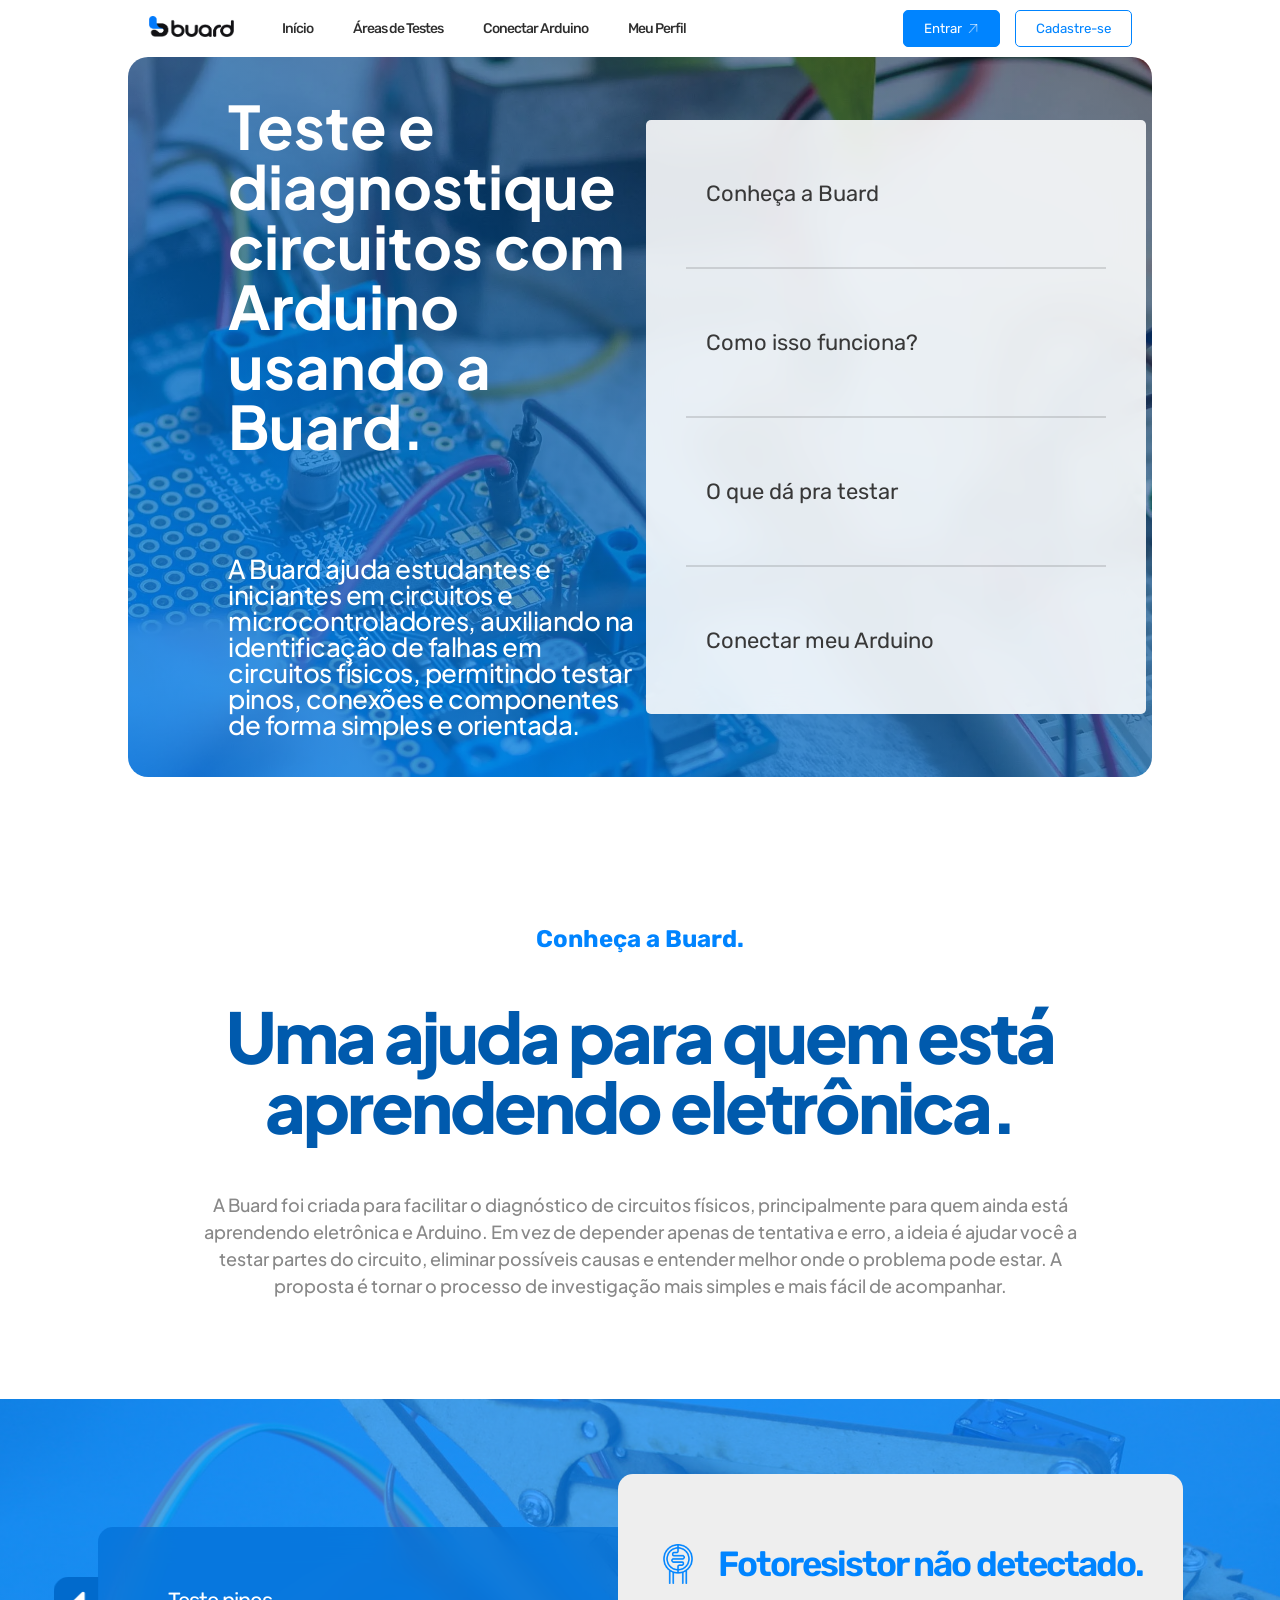
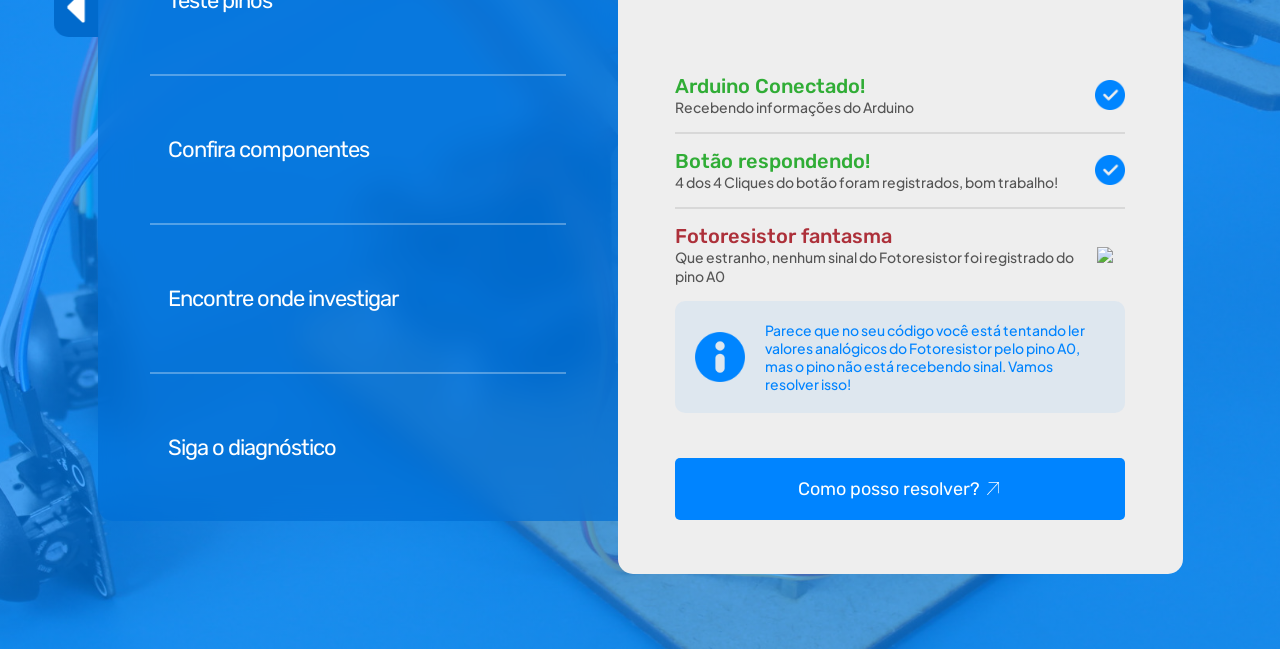
==== Index.html @ ed7034ac "Merge branch 'main' of https://github.com/Azikrs/Buard" ====
<!DOCTYPE html>
<html lang="pt-BR">
<head>
    <meta charset="UTF-8">
    <meta name="viewport" content="width=device-width, initial-scale=1.0">
    <link rel="stylesheet" href="CSS/index.css">
    <title>Buard | Página Inicial</title>
</head>
<body>
    <header class="header">
        <div class="header_conteudo">
            <div class="header_navegacao">
                <a href="#">
                    <img src="IMG/BuardLogo.png">
                </a>
                <nav>
                    <a href="#index"><span>Início</span></a>
                    <a href="#"><span>Áreas de Testes</span></a>
                    <a href="#"><span>Conectar Arduino</span></a>
                    <a href="#"><span>Meu Perfil</span></a>
                </nav>
            </div>
            
            <div class="header_entrar">
                <button class="header_entrar_login" onclick="login()"><span>Entrar</span><img src="IMG/Seta.png" width="12" style="filter: invert(1);"></button>
                <button class="header_entrar_cadastro" onclick="cadastro()"><span>Cadastre-se</span></button>
            </div>
        </div>
    </header>

    <main>
        <section class="hero">
            <div class="hero_conteudo">
                <h1>Teste e diagnostique circuitos com Arduino usando a Buard.</h1>
                <p>A Buard ajuda estudantes e iniciantes em circuitos e microcontroladores, auxiliando na identificação de falhas em circuitos físicos, permitindo testar pinos, conexões e componentes de forma simples e orientada.</p>
            </div>
            <div class="hero_menu">
                <nav>
                    <a href="#"><span>Conheça a Buard</span><img src="IMG/Seta.png" width="20"></a>
                    <hr>
                    <a href="#"><span>Como isso funciona?</span><img src="IMG/Seta.png" width="20"></a>
                    <hr>
                    <a href="#"><span>O que dá pra testar</span><img src="IMG/Seta.png" width="20"></a>
                    <hr>
                    <a href="#"><span>Conectar meu Arduino</span><img src="IMG/Seta.png" width="20"></a>
                </nav>
            </div>
        </section>

        <section class="buard">
            
            <div class="buard_titulo">
                <h1>Conheça a Buard.</h1>
                <h2>Uma ajuda para quem está aprendendo eletrônica.</h2>
                <p>A Buard foi criada para facilitar o diagnóstico de circuitos físicos, principalmente para quem ainda está aprendendo eletrônica e Arduino. Em vez de depender apenas de tentativa e erro, a ideia é ajudar você a testar partes do circuito, eliminar possíveis causas e entender melhor onde o problema pode estar. A proposta é tornar o processo de investigação mais simples e mais fácil de acompanhar.</p>
            </div>

            <div class="buard_conteudo">

                <div class="buard_container" style="display: none;">
                </div>

                <div class="buard_lista_descricao">
                    <div class="buard_lista_flecha">
                        <img src="IMG/SetaTriangulo.png">
                    </div>

                    <div class="buard_lista">

                        <nav>
                            <a><span>Teste pinos</span><img src="IMG/SetaAzul.png" width="20"></a>
                            <hr>
                            <a><span>Confira componentes</span><img src="IMG/SetaAzul.png" width="20"></a>
                            <hr>
                            <a><span>Encontre onde investigar</span><img src="IMG/SetaAzul.png" width="20"></a>
                            <hr>
                            <a><span>Siga o diagnóstico</span><img src="IMG/SetaAzul.png" width="20"></a>
                        </nav>
                    </div>

                </div>

                <div class="buard_container">
                    <div class="buard_container_titulo">
                        <img src="IMG/Fotoresistor.png">
                        <h1>Fotoresistor não detectado.</h1>
                    </div>

                    <div class="buard_container_conteudo">
                        <div class="buard_container_lista_verificado">
                            <div>
                                <p>Arduino Conectado!</p>
                                <span>Recebendo informações do Arduino</span>
                            </div>
                            <img src="IMG/Verificado.png">
                        </div>
                        <hr>
                        <div class="buard_container_lista_verificado">
                            
                           <div>
                                <p>Botão respondendo!</p>
                                <span>4 dos 4 Cliques do botão foram registrados, bom trabalho!</span>
                            </div>
                            <img src="IMG/Verificado.png">
                        </div>
                        <hr>
                        <div class="buard_container_lista_errado">
                            <div>
                                <p>Fotoresistor fantasma</p>
                                <span>Que estranho, nenhum sinal do Fotoresistor foi registrado do pino A0</span>
                            </div>
                            <img src="IMG/Errado.png">
                        </div>

                        <div class="buard_container_erro">
                            <img src="IMG/Info.png">
                            <p>Parece que no seu código você está tentando ler valores analógicos do Fotoresistor pelo pino A0, mas o pino não está recebendo sinal. Vamos resolver isso!</p>
                        </div>
                        
                        <button>
                            <span>Como posso resolver?</span>
                            <img src="IMG/Seta.png">
                        </button>
                    </div>
                </div>
            </div>
        </section>
    </main>

    <footer>
        
    </footer>
    <script src="JS/script.js"></script>
</body>
</html>
---- CSS/index.css ----
@import url('https://fonts.googleapis.com/css2?family=Rubik:ital,wght@0,300..900;1,300..900&display=swap');
@import url('https://fonts.googleapis.com/css2?family=Plus+Jakarta+Sans:ital,wght@0,200..800;1,200..800&display=swap');

* {
    font-family: "Rubik", sans-serif;
    margin: 0;
    padding: 0;
    box-sizing: border-box;
}

.header {
    position: sticky;
    top: 0;
    margin: auto;
    z-index: 1000;
    background-color: #ffffffe5;
    backdrop-filter: blur(14px);
}

.header_conteudo {
    display: flex;
    justify-content: space-around;
    align-items: center;
    max-width: 1440px;
    margin: auto;
    width: 90%;
}

.header_navegacao {
    font-size: 14px;
    align-items: center;
    display: flex;
}


.header_navegacao img {
    width: 85px;
}

.header_navegacao nav {
    width: 500px;
    margin: auto;
    display: flex;
    align-items: center;
    justify-content: center;
}

.header_navegacao nav a span {
    position: relative;
    z-index: 1;
    transition: all .3s cubic-bezier(.14,.07,.03,.98);

}

.header_navegacao nav a{
    position: relative;
    text-decoration: none;
    overflow: hidden;
    padding: 20px;
    background-color: rgba(0, 0, 0, 0);
    color: #2e2e2e;
    letter-spacing: -1px;
    font-weight: 470;
    transition: all .4s cubic-bezier(.14,.07,.03,.98);
}

.header_navegacao nav a::before {
    content: "";
    position: absolute;
    inset: 0;
    background-color: #2e2e2e;
    transform: translate(0, 58px);
    transition: all .4s cubic-bezier(.14,.07,.03,.98);
}

.header_navegacao nav a:hover::before {
    background-color: #0084ff;
    transform: translate(0, 0px);
    
}

.header_navegacao nav a:hover span{
    color: #fff;

}

.header_entrar {
    display: flex;
    gap: 15px;
}

.header_entrar button {
    letter-spacing: 0px;
    border-radius: 5px;
    cursor: pointer;
    padding: 10px 20px;
}

.header_entrar_login {
    overflow: hidden;
    display: flex;
    gap: 5px;
    align-items: center;
    color: #fff;
    background-color: #0084ff;
    border: 1px solid #0084ff;
    transition: all .2s cubic-bezier(.14,.07,.03,.98);
}

.header_entrar_login:hover {
    background-color: #004b92;
    border-color: #004b92;

}

.header_entrar_cadastro {
    border: 1px solid #0084ff;
    color: #0084ff;
    background: none;
    transition: all .2s cubic-bezier(.14,.07,.03,.98);
}

.header_entrar_cadastro:hover {
    border-color: #0084ff;
    background-color: #0084ff;
    color: #fff;
}

.hero {
    background: linear-gradient(to bottom left, #0c0c0c73, #008cffd2), url(../IMG/FundoArduino.webp);
    height: 80vh;
    width: 80vw;
    margin: auto;
    border-radius: 20px;
    background-size: cover;
    background-position: center;
    display: grid;
    grid-template-columns: repeat(2, 1fr);
}

.hero_conteudo {
    width:40vw;
    display: flex;
    align-items: center;
    margin: auto;
    flex-direction: column;
    justify-content: center;
    gap: 100px;
    padding-left: 100px;
    border-radius: 5px;
}

.hero_conteudo h1 {
    font-size: 60px;
    line-height: 1;
    color: #ffffff;
    font-family: "Plus Jakarta Sans", sans-serif;
}

.hero_conteudo p {
    font-family: "Plus Jakarta Sans", sans-serif;
    font-weight: 500;
    font-size: 26px;
    letter-spacing: -0.5px;
    line-height: 1;
    color: #ffffff;
}

.hero_menu {
    z-index: 10;
    justify-content: center;
    display: flex;
    flex-direction: column;
    gap: 30px;
}

.hero_menu nav{
    border-radius: 5px;
    background-color: #ffffffe1;
    backdrop-filter: blur(15px);
    overflow: hidden;
    display: flex;
    flex-direction: column;
    width: 500px;
    margin: auto;
    font-size: 22px;
}

.hero_menu hr {
    border: 1px solid #2e2e2e28;
    margin: auto 40px;
}

.hero_menu nav a img {
    transition: opacity .2s ease;
    opacity: 0;
    filter: invert(1);
}

.hero_menu nav a span {
    position: relative;
    z-index: 1;
    transition: all .5s cubic-bezier(.14,.07,.03,.98);
}

.hero_menu nav a {
    display: flex;
    gap: 5px;
    align-items: center;
    justify-content: flex-start;
    position: relative;
    overflow: hidden;
    font-family: "Plus Jakarta Sans", sans-serif;
    padding: 60px;
    text-decoration: none;
    color: #383838;
    transition: all .4s cubic-bezier(.14,.07,.03,.98);
}

.hero_menu nav a::before {
    content: "";
    position: absolute;
    inset: 0;
    background-color: #2e2e2e;
    transform: translate(0, 147px);
    transition: all .5s cubic-bezier(.14,.07,.03,.98);
}

.hero_menu nav a:hover::before {
    background-color: #0084ff;
    transform: translate(0, 0px);
}

.hero_menu nav a:hover span{
    color: #fff;
    padding-left: 15px;
}

.hero_menu nav a:hover img {
    opacity:1;
}

.buard {
    display: flex;
    flex-direction: column;
    gap: 100px;
}

.buard_titulo {
    background-color: #fff;
    display: flex;
    padding: 150px 0px 0px;
    gap: 50px;
    flex-direction: column;
    justify-content: center;
}

.buard_titulo h1 {
    color: #0084ff;
    font-size: 24px;
    line-height: 1;
    text-align: center;

}

.buard_titulo h2{
    color: #005aad;
    font-family: "Plus Jakarta Sans", sans-serif;
    font-size: 70px;
    line-height: 1;
    width: min(900px, 90%);
    margin: auto;
    letter-spacing: -3px;
    font-weight: 900;
    text-align: center;
}

.buard_conteudo {
    background: linear-gradient(#0084ffbb, #0084ffab), url(../IMG/Fundo.jpg);
    background-size: cover;
    background-position: center;
    padding: 75px 0px;
    justify-content: center;
    align-items: center;
    display: flex;
}

.buard_lista_descricao {
    display: flex;
}

.buard_lista {
    display: flex;
    overflow: hidden;

    background-color: #006fd6b2;
    backdrop-filter: blur(15px);
    border-radius: 15px 0px 0px 15px;
}

.buard_lista_flecha img {
    transform: rotate(90deg);
    width: 35px;
    align-self: center;
}

.buard_lista_flecha {
    display: flex;
    align-items: center;
    justify-content: center;
    position: absolute;
    transform: translate(-44.5px, 50px);
    border-radius: 15px 0px 0px 15px;
    background-color: #016acc;
    backdrop-filter: blur(15px);
    padding: 20px 5px 20px;
    cursor: pointer;
}

.buard_lista nav{
    overflow: hidden;
    display: flex;
    flex-direction: column;
    list-style: none;
}

.buard_lista nav hr {
    border: 1px solid #ffffff4d;
    width: 80%;
    margin: auto;
}

.buard_lista nav a {
    overflow: hidden;
    padding: 60px 70px;
    font-weight: 400;
    letter-spacing: -1px;
    color: #fff;
    display: flex;
    gap: 10px;
    align-items: center;
    font-size: 22px;
    width: 520px;
}
.buard_lista nav a img {
    transition: opacity .2s ease;
    z-index: 10;
    opacity: 0;
}

.buard_lista nav a span {
    position: relative;
    z-index: 1;
    transition: all .5s cubic-bezier(.14,.07,.03,.98);
}

.buard_lista nav a {
    position: relative;
    overflow: hidden;
    display: flex;
    cursor: pointer;
    transition: all .4s cubic-bezier(.14,.07,.03,.98);
}

.buard_lista nav a::before {
    overflow: hidden;
    content: "";
    position: absolute;
    inset: 0;
    background-color: #0085ff;
    transform: translate(0, 147px);
    transition: all .5s cubic-bezier(.14,.07,.03,.98);
}

.buard_lista nav a:hover::before {
    background-color: #fff;
    transform: translate(0, 0px);
}

.buard_lista nav a:hover span{
    color: #0085ff;
    padding-left: 15px;
}

.buard_lista nav a:hover img {
    opacity:1;
}
.buard_lista nav a strong {
    font-size: 28px;
    font-weight: 500;
}

.buard_descricao {
    width: 500px;
}

.buard_titulo p{
    color: #888888;
    margin: auto;
    width: 900px;
    text-align: center;
    font-size: 18px;
    line-height: 1.5;
    font-weight: 500;
    font-family: "Plus Jakarta Sans", sans-serif;
}

.buard_container {
    padding: 70px 40px 40px;
    height: 700px;
    display: flex;
    flex-direction: column;
    background-color: #eeeeee;
    border-radius: 15px;
}

.buard_container_top img {
    width: 25px;
}

.buard_container_top {
    align-items: center;
    gap: 10px;
    width: 500px;
    margin: auto;
    display: flex;
}

.buard_container_titulo {
    display: flex;
    justify-content: center;
    gap: 20px;
    text-align: center;
    align-items: center;
    padding: 0px 0px 75px;
}

.buard_container_titulo h1 {
    color: #0084ff;
    font-size: 35px;
    line-height: 1;
    letter-spacing: -2px;
    font-weight: 600;
}

.buard_container_titulo img {
    width: 40px;

}

.buard_container_conteudo {
    display: flex;
    flex-direction: column;
    gap: 15px;
    width: 450px;
    margin: auto;
}

.buard_container_conteudo hr {
    border: 1px solid #3838381f;
}

.buard_container_lista_verificado, .buard_container_lista_errado{
    display: flex;
    justify-content: space-between;
    align-items: center;
}

.buard_container_lista_verificado img, .buard_container_lista_errado img{
    width: 30px;
}

.buard_container_lista_verificado span, .buard_container_lista_errado span{
    color: #2e2e2ecc;
    font-size: 14px;
    font-weight: 500;
    font-family: "Plus Jakarta Sans", sans-serif;
}

.buard_container_lista_verificado p{
    color: #009c08cc;
    font-size: 20px;
    font-weight: 500;
}

.buard_container_lista_errado p{
    color: #9c000dcc;
    font-size: 20px;
    font-weight: 500;
}

.buard_container button {
    background-color: #0084ff;
    color: #fff;
    border-radius: 5px;
    border: none;
    padding: 20px 10px;
    font-size: 18px;
    font-weight: 400;
}

.buard_container button img{
    width: 18px;
    filter: invert(1);
}
.buard_container_erro {
    display: flex;
    align-items: center;
    background-color: #0084ff11;
    margin-bottom: 30px;
    padding: 20px;
    border-radius: 10px;
    gap: 20px;
}

.buard_container_erro img {
    width: 50px;
}

.buard_container_erro p{
    color: #0084ff;
    font-size: 14px;
    font-weight: 500;
    font-family: "Plus Jakarta Sans", sans-serif;
}
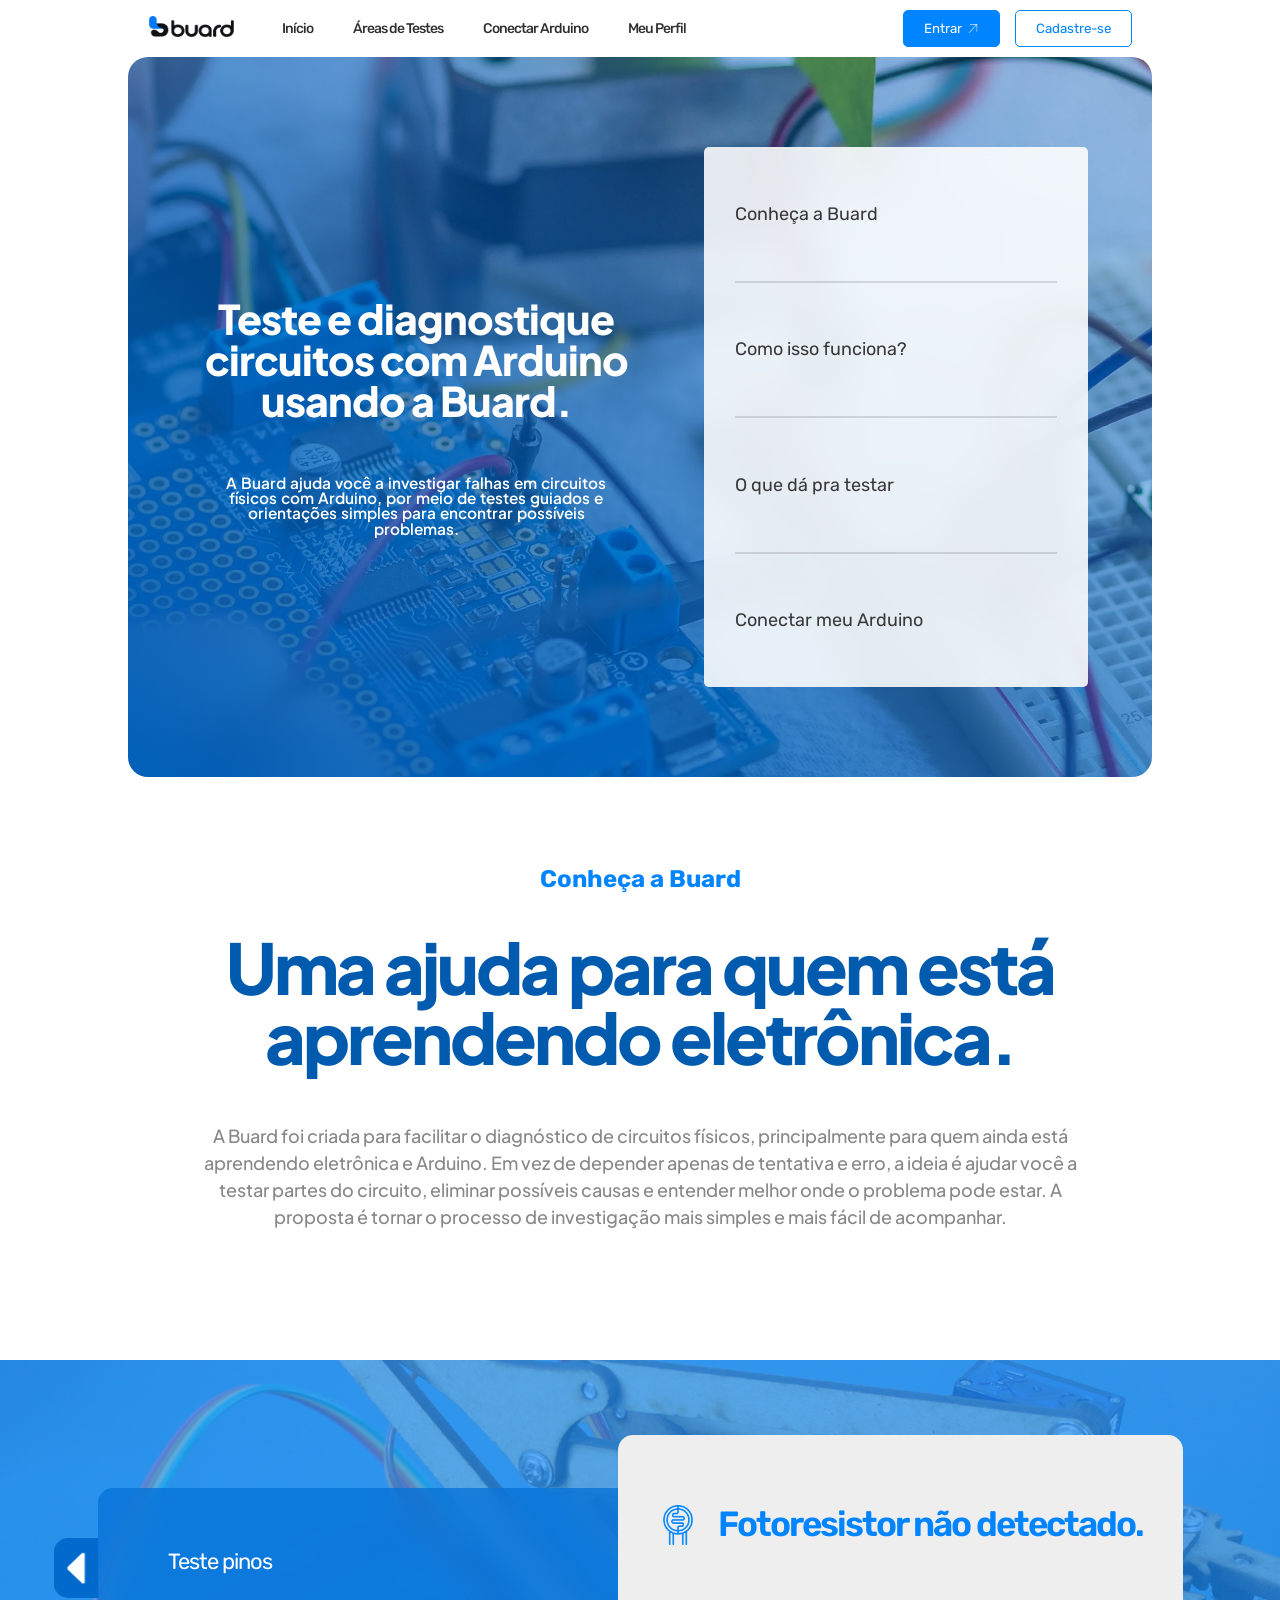
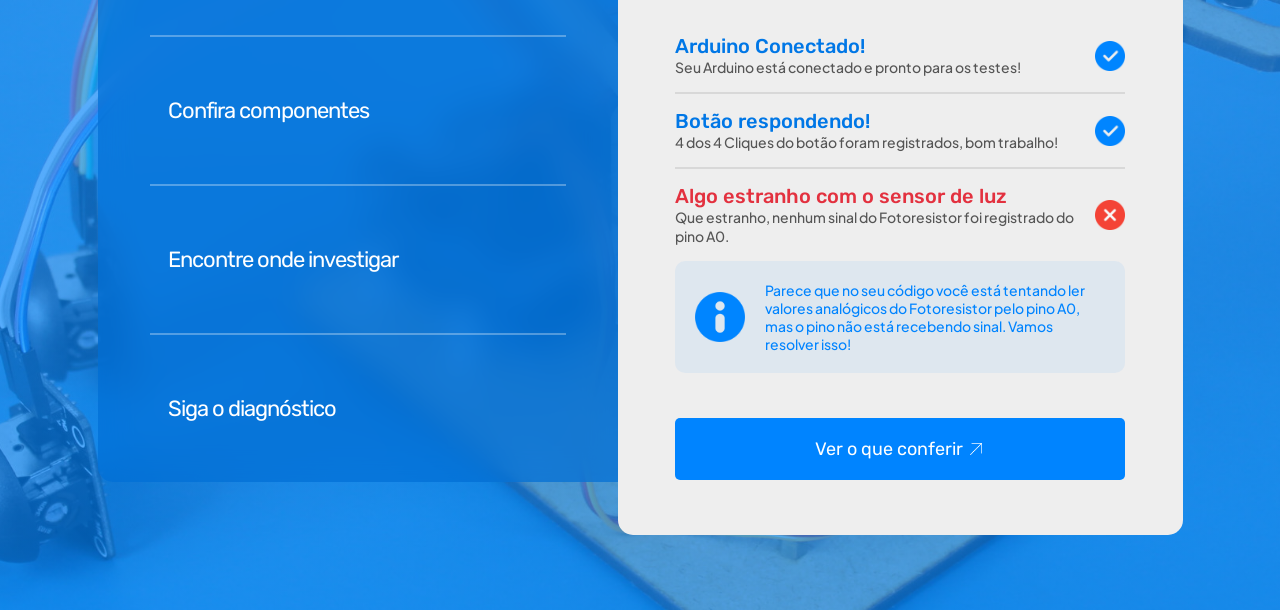
==== commit 843ce710: "Buard" ====
--- a/Index.html
+++ b/Index.html
@@ -32,17 +32,17 @@
         <section class="hero">
             <div class="hero_conteudo">
                 <h1>Teste e diagnostique circuitos com Arduino usando a Buard.</h1>
-                <p>A Buard ajuda estudantes e iniciantes em circuitos e microcontroladores, auxiliando na identificação de falhas em circuitos físicos, permitindo testar pinos, conexões e componentes de forma simples e orientada.</p>
+                <p>A Buard ajuda você a investigar falhas em circuitos físicos com Arduino, por meio de testes guiados e orientações simples para encontrar possíveis problemas.</p>
             </div>
             <div class="hero_menu">
                 <nav>
-                    <a href="#"><span>Conheça a Buard</span><img src="IMG/Seta.png" width="20"></a>
+                    <a href="#"><span>Conheça a Buard</span><img src="IMG/Seta.png"></a>
                     <hr>
-                    <a href="#"><span>Como isso funciona?</span><img src="IMG/Seta.png" width="20"></a>
+                    <a href="#"><span>Como isso funciona?</span><img src="IMG/Seta.png"></a>
                     <hr>
-                    <a href="#"><span>O que dá pra testar</span><img src="IMG/Seta.png" width="20"></a>
+                    <a href="#"><span>O que dá pra testar</span><img src="IMG/Seta.png"></a>
                     <hr>
-                    <a href="#"><span>Conectar meu Arduino</span><img src="IMG/Seta.png" width="20"></a>
+                    <a href="#"><span>Conectar meu Arduino</span><img src="IMG/Seta.png"></a>
                 </nav>
             </div>
         </section>
@@ -50,7 +50,7 @@
         <section class="buard">
             
             <div class="buard_titulo">
-                <h1>Conheça a Buard.</h1>
+                <h1>Conheça a Buard</h1>
                 <h2>Uma ajuda para quem está aprendendo eletrônica.</h2>
                 <p>A Buard foi criada para facilitar o diagnóstico de circuitos físicos, principalmente para quem ainda está aprendendo eletrônica e Arduino. Em vez de depender apenas de tentativa e erro, a ideia é ajudar você a testar partes do circuito, eliminar possíveis causas e entender melhor onde o problema pode estar. A proposta é tornar o processo de investigação mais simples e mais fácil de acompanhar.</p>
             </div>
@@ -90,7 +90,7 @@
                         <div class="buard_container_lista_verificado">
                             <div>
                                 <p>Arduino Conectado!</p>
-                                <span>Recebendo informações do Arduino</span>
+                                <span>Seu Arduino está conectado e pronto para os testes!</span>
                             </div>
                             <img src="IMG/Verificado.png">
                         </div>
@@ -106,8 +106,8 @@
                         <hr>
                         <div class="buard_container_lista_errado">
                             <div>
-                                <p>Fotoresistor fantasma</p>
-                                <span>Que estranho, nenhum sinal do Fotoresistor foi registrado do pino A0</span>
+                                <p>Algo estranho com o sensor de luz</p>
+                                <span>Que estranho, nenhum sinal do Fotoresistor foi registrado do pino A0.</span>
                             </div>
                             <img src="IMG/Errado.png">
                         </div>
@@ -118,7 +118,7 @@
                         </div>
                         
                         <button>
-                            <span>Como posso resolver?</span>
+                            <span>Ver o que conferir</span>
                             <img src="IMG/Seta.png">
                         </button>
                     </div>
--- a/CSS/index.css
+++ b/CSS/index.css
@@ -127,7 +127,7 @@
 }
 
 .hero {
-    background: linear-gradient(to bottom left, #0c0c0c73, #008cffd2), url(../IMG/FundoArduino.webp);
+    background: linear-gradient(to top right, #0060b9, #008cff36), url(../IMG/FundoArduino.webp);
     height: 80vh;
     width: 80vw;
     margin: auto;
@@ -139,29 +139,34 @@
 }
 
 .hero_conteudo {
+    text-align: center;
     width:40vw;
     display: flex;
     align-items: center;
-    margin: auto;
-    flex-direction: column;
-    justify-content: center;
-    gap: 100px;
-    padding-left: 100px;
+    gap: 6vh;
+    margin: auto;
+    flex-direction: column;
+    justify-content: center;
+    padding-left: 5vw;
     border-radius: 5px;
 }
 
 .hero_conteudo h1 {
-    font-size: 60px;
+    font-size: 3.2vw;
     line-height: 1;
+    font-weight: 1000;
+    letter-spacing: -1px;
     color: #ffffff;
     font-family: "Plus Jakarta Sans", sans-serif;
 }
 
 .hero_conteudo p {
     font-family: "Plus Jakarta Sans", sans-serif;
-    font-weight: 500;
-    font-size: 26px;
-    letter-spacing: -0.5px;
+    font-weight: 600;
+    font-size: 1.2vw;
+    padding: 0 2rem;
+    letter-spacing: 0px;
+    word-spacing: 1px;
     line-height: 1;
     color: #ffffff;
 }
@@ -181,17 +186,19 @@
     overflow: hidden;
     display: flex;
     flex-direction: column;
-    width: 500px;
-    margin: auto;
-    font-size: 22px;
+    width: 30vw;
+    max-height: 60vh;
+    margin: auto;
+    font-size: 2vh;
 }
 
 .hero_menu hr {
-    border: 1px solid #2e2e2e28;
-    margin: auto 40px;
+    border: 0.02rem solid #2e2e2e28;
+    margin: auto 2.4vw;
 }
 
 .hero_menu nav a img {
+    width: 1.3vw;
     transition: opacity .2s ease;
     opacity: 0;
     filter: invert(1);
@@ -205,13 +212,14 @@
 
 .hero_menu nav a {
     display: flex;
+    padding-left: 2.4vw;
     gap: 5px;
     align-items: center;
     justify-content: flex-start;
     position: relative;
     overflow: hidden;
     font-family: "Plus Jakarta Sans", sans-serif;
-    padding: 60px;
+    height: 20vh;
     text-decoration: none;
     color: #383838;
     transition: all .4s cubic-bezier(.14,.07,.03,.98);
@@ -222,7 +230,7 @@
     position: absolute;
     inset: 0;
     background-color: #2e2e2e;
-    transform: translate(0, 147px);
+    transform: translate(0, 15vh);
     transition: all .5s cubic-bezier(.14,.07,.03,.98);
 }
 
@@ -233,7 +241,7 @@
 
 .hero_menu nav a:hover span{
     color: #fff;
-    padding-left: 15px;
+    padding-left: 1vw;
 }
 
 .hero_menu nav a:hover img {
@@ -249,7 +257,7 @@
 .buard_titulo {
     background-color: #fff;
     display: flex;
-    padding: 150px 0px 0px;
+    padding: 100px 0px 30px;
     gap: 50px;
     flex-direction: column;
     justify-content: center;
@@ -258,7 +266,7 @@
 .buard_titulo h1 {
     color: #0084ff;
     font-size: 24px;
-    line-height: 1;
+    line-height: 0.2;
     text-align: center;
 
 }
@@ -276,7 +284,7 @@
 }
 
 .buard_conteudo {
-    background: linear-gradient(#0084ffbb, #0084ffab), url(../IMG/Fundo.jpg);
+    background: linear-gradient(#1d8ef8bb, #0084ffab), url(../IMG/Fundo.jpg);
     background-size: cover;
     background-position: center;
     padding: 75px 0px;
@@ -292,7 +300,6 @@
 .buard_lista {
     display: flex;
     overflow: hidden;
-
     background-color: #006fd6b2;
     backdrop-filter: blur(15px);
     border-radius: 15px 0px 0px 15px;
@@ -478,13 +485,13 @@
 }
 
 .buard_container_lista_verificado p{
-    color: #009c08cc;
+    color: #0077e6;
     font-size: 20px;
     font-weight: 500;
 }
 
 .buard_container_lista_errado p{
-    color: #9c000dcc;
+    color: #e00113cc;
     font-size: 20px;
     font-weight: 500;
 }
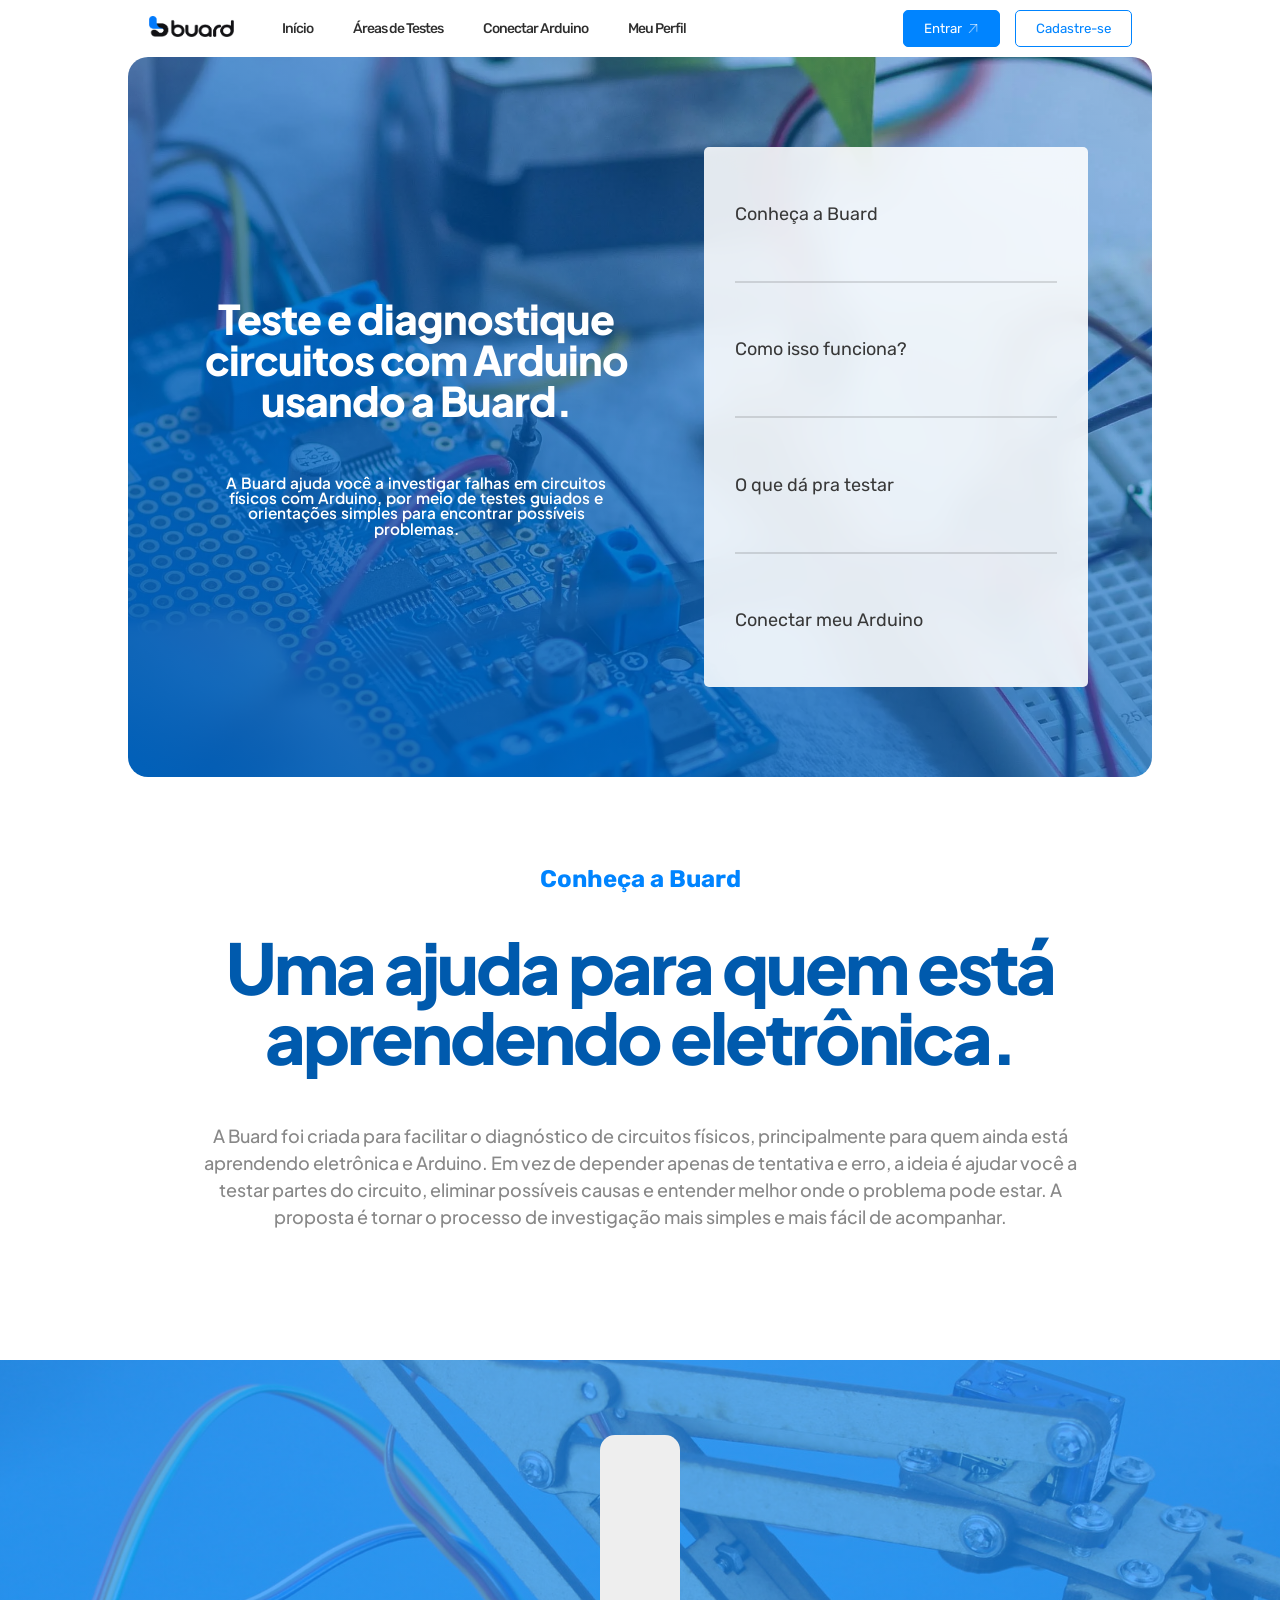
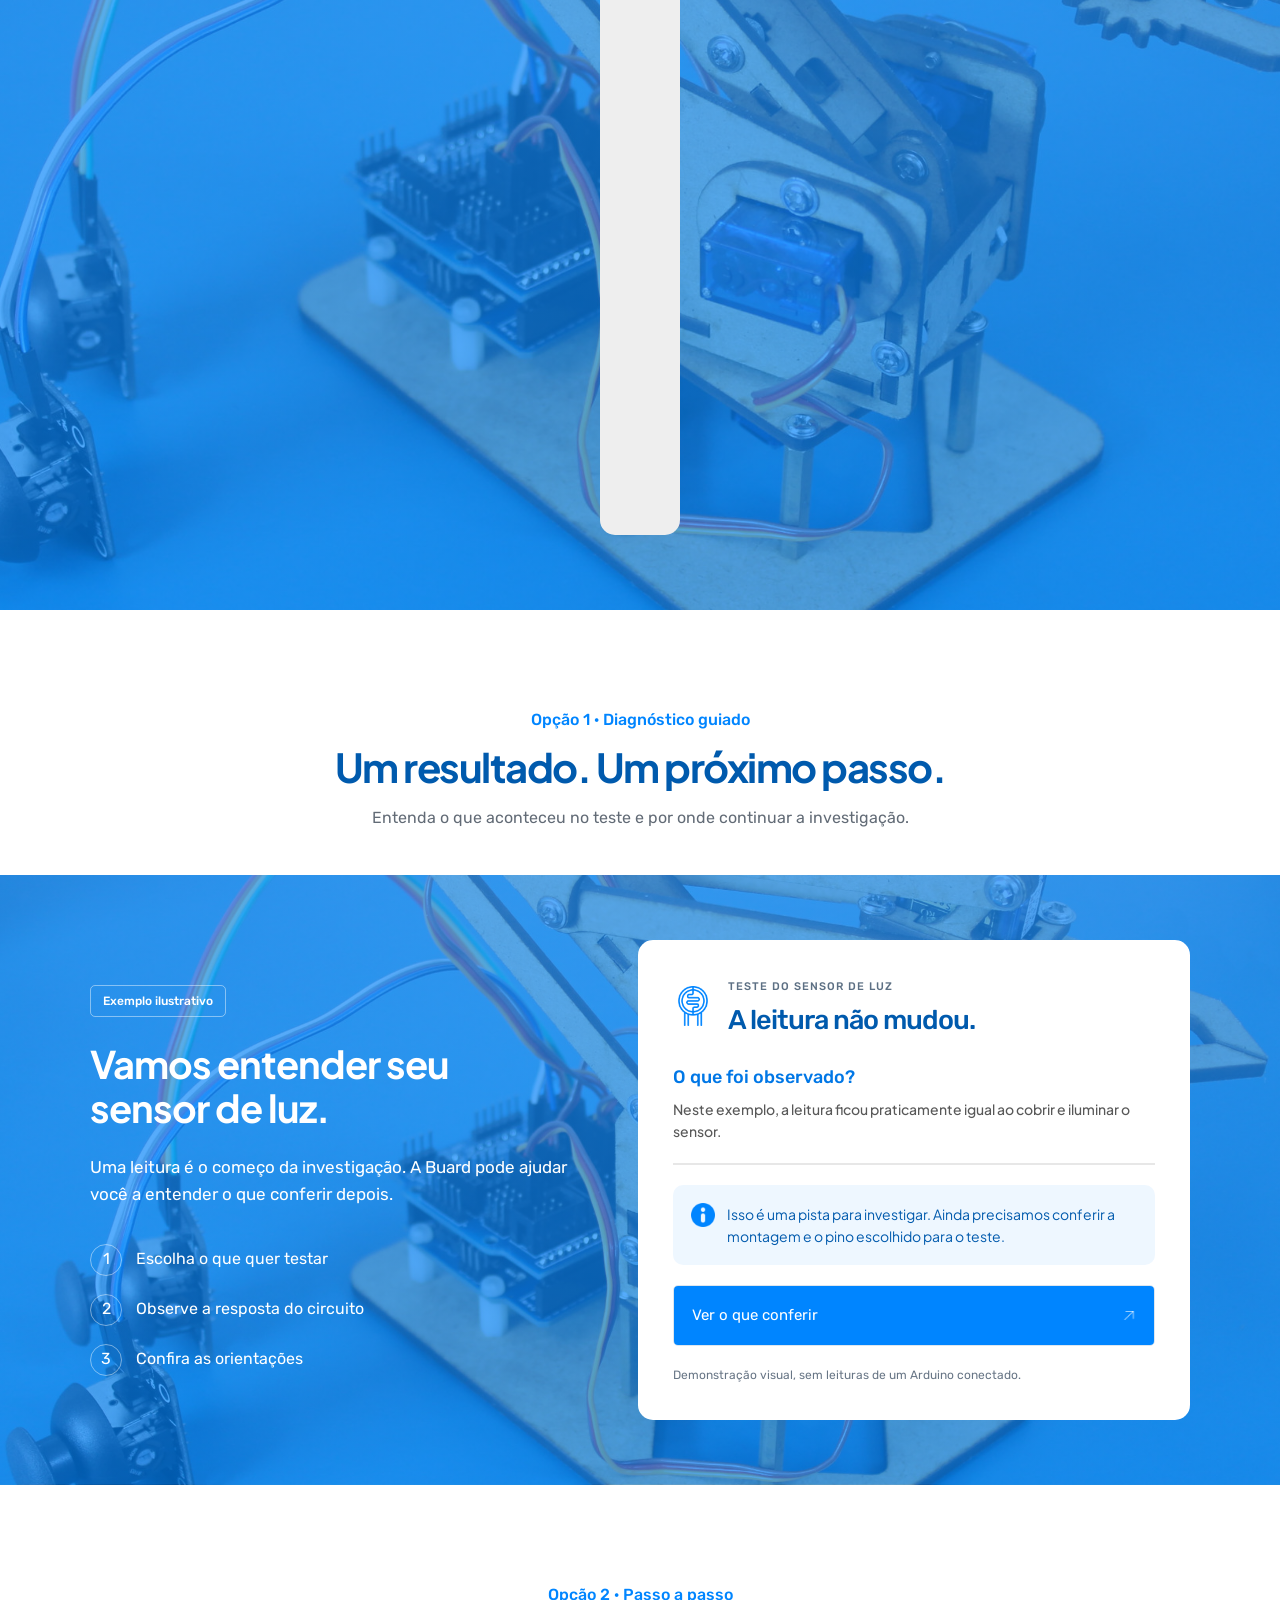
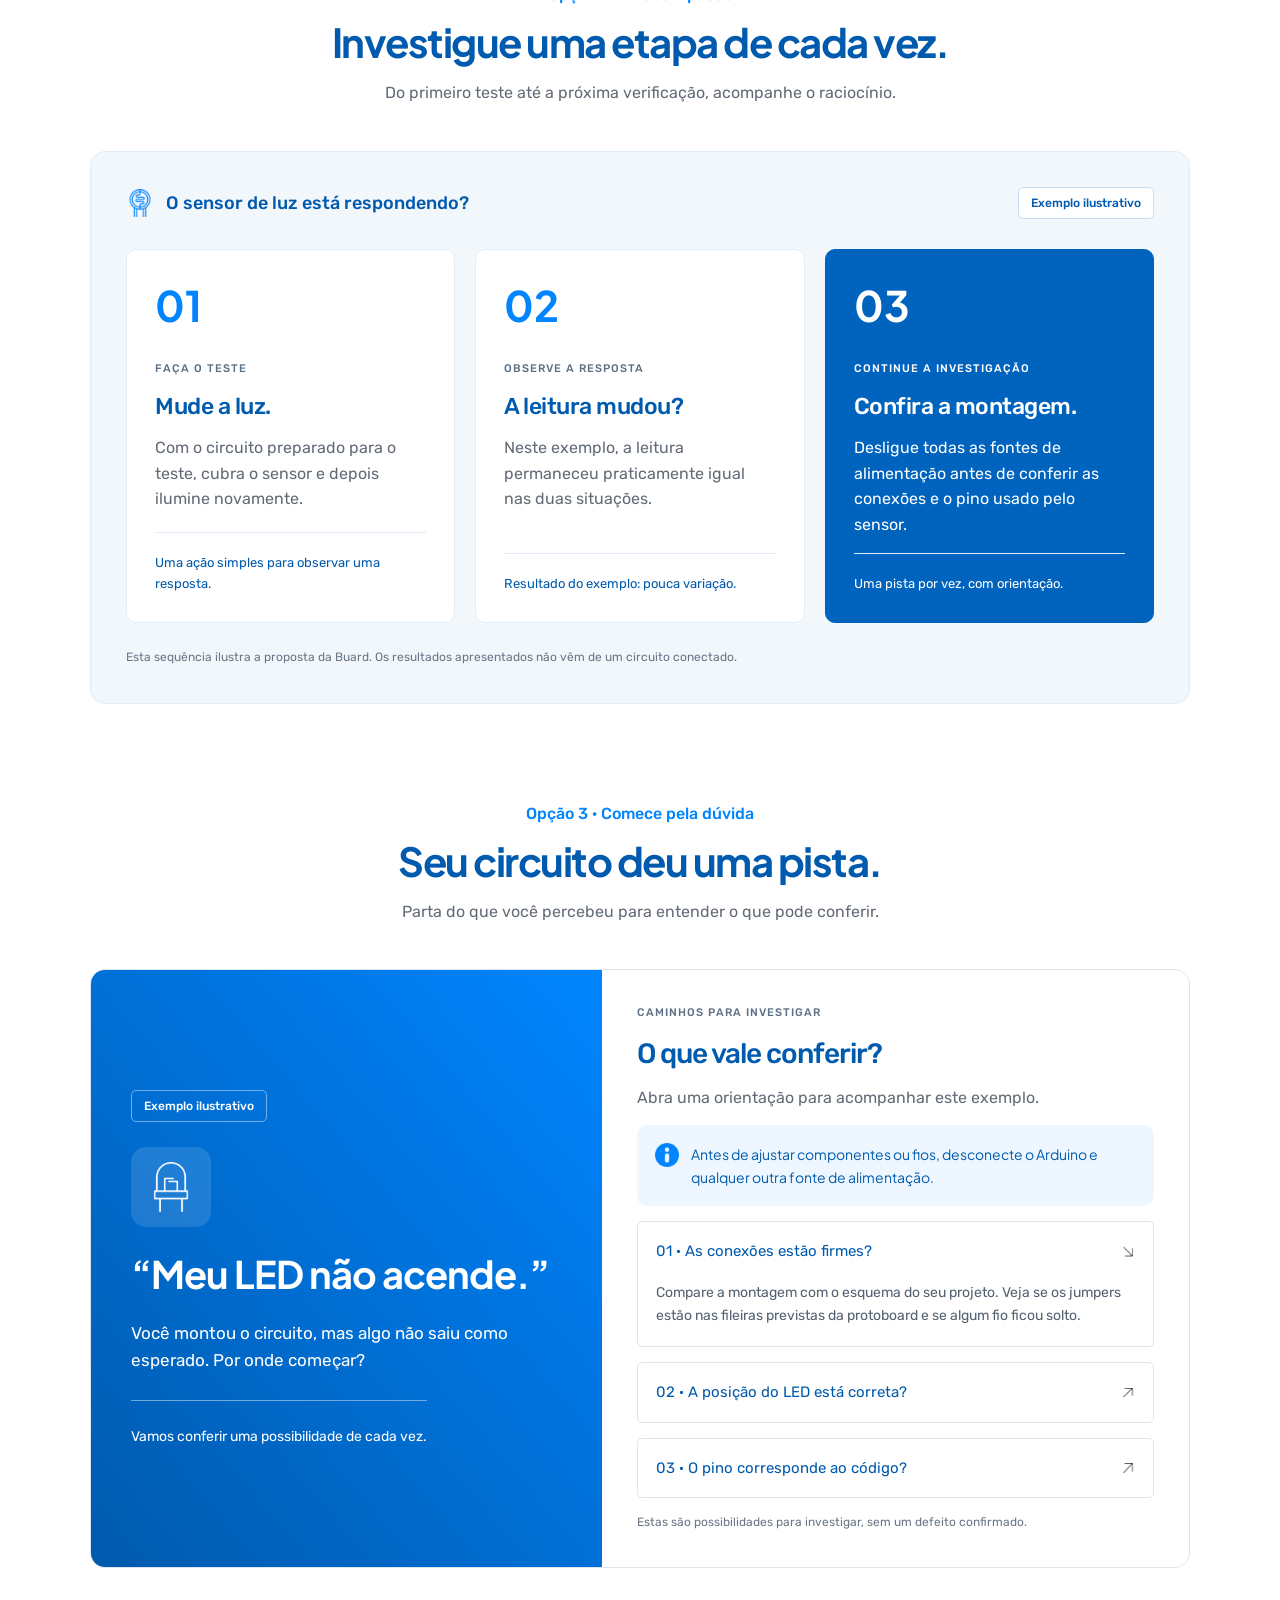
==== commit f9ba7979: "Buard" ====
--- a/Index.html
+++ b/Index.html
@@ -57,71 +57,158 @@
 
             <div class="buard_conteudo">
 
-                <div class="buard_container" style="display: none;">
-                </div>
-
                 <div class="buard_lista_descricao">
-                    <div class="buard_lista_flecha">
-                        <img src="IMG/SetaTriangulo.png">
-                    </div>
-
-                    <div class="buard_lista">
-
-                        <nav>
-                            <a><span>Teste pinos</span><img src="IMG/SetaAzul.png" width="20"></a>
-                            <hr>
-                            <a><span>Confira componentes</span><img src="IMG/SetaAzul.png" width="20"></a>
-                            <hr>
-                            <a><span>Encontre onde investigar</span><img src="IMG/SetaAzul.png" width="20"></a>
-                            <hr>
-                            <a><span>Siga o diagnóstico</span><img src="IMG/SetaAzul.png" width="20"></a>
-                        </nav>
-                    </div>
 
                 </div>
 
                 <div class="buard_container">
+                    
+                </div>
+            </div>
+        </section>
+        
+        <!-- Opção 1: painel de diagnóstico, próximo da estrutura original. -->
+        <section class="exemplo exemplo_diagnostico" id="exemplo-1">
+            <div class="exemplo_titulo">
+                <span>Opção 1 · Diagnóstico guiado</span>
+                <h2>Um resultado. Um próximo passo.</h2>
+                <p>Entenda o que aconteceu no teste e por onde continuar a investigação.</p>
+            </div>
+
+            <div class="buard_conteudo exemplo_conteudo">
+                <div class="exemplo_descricao">
+                    <span class="exemplo_etiqueta">Exemplo ilustrativo</span>
+                    <h3>Vamos entender seu sensor de luz.</h3>
+                    <p>Uma leitura é o começo da investigação. A Buard pode ajudar você a entender o que conferir depois.</p>
+
+                    <ol class="exemplo_lista">
+                        <li><span>1</span>Escolha o que quer testar</li>
+                        <li><span>2</span>Observe a resposta do circuito</li>
+                        <li><span>3</span>Confira as orientações</li>
+                    </ol>
+                </div>
+
+                <div class="buard_container exemplo_painel">
                     <div class="buard_container_titulo">
-                        <img src="IMG/Fotoresistor.png">
-                        <h1>Fotoresistor não detectado.</h1>
+                        <img src="IMG/Fotoresistor.png" alt="">
+                        <div>
+                            <span class="exemplo_legenda">TESTE DO SENSOR DE LUZ</span>
+                            <h3>A leitura não mudou.</h3>
+                        </div>
                     </div>
 
                     <div class="buard_container_conteudo">
                         <div class="buard_container_lista_verificado">
                             <div>
-                                <p>Arduino Conectado!</p>
-                                <span>Seu Arduino está conectado e pronto para os testes!</span>
+                                <p>O que foi observado?</p>
+                                <span>Neste exemplo, a leitura ficou praticamente igual ao cobrir e iluminar o sensor.</span>
                             </div>
-                            <img src="IMG/Verificado.png">
                         </div>
                         <hr>
-                        <div class="buard_container_lista_verificado">
-                            
-                           <div>
-                                <p>Botão respondendo!</p>
-                                <span>4 dos 4 Cliques do botão foram registrados, bom trabalho!</span>
+                        <div class="buard_container_erro">
+                            <img src="IMG/Info.png" alt="">
+                            <p>Isso é uma pista para investigar. Ainda precisamos conferir a montagem e o pino escolhido para o teste.</p>
+                        </div>
+
+                        <details class="exemplo_detalhes exemplo_detalhes_azul">
+                            <summary>Ver o que conferir<img src="IMG/Seta.png" alt=""></summary>
+                            <div class="exemplo_resposta">
+                                <p>Antes de mexer na montagem, desconecte o Arduino e qualquer outra fonte de alimentação.</p>
+                                <p>Confira se os jumpers estão firmes e se a ligação do sensor corresponde ao esquema do seu circuito. Depois, compare o pino da montagem com o escolhido para a leitura.</p>
                             </div>
-                            <img src="IMG/Verificado.png">
-                        </div>
-                        <hr>
-                        <div class="buard_container_lista_errado">
-                            <div>
-                                <p>Algo estranho com o sensor de luz</p>
-                                <span>Que estranho, nenhum sinal do Fotoresistor foi registrado do pino A0.</span>
-                            </div>
-                            <img src="IMG/Errado.png">
-                        </div>
-
-                        <div class="buard_container_erro">
-                            <img src="IMG/Info.png">
-                            <p>Parece que no seu código você está tentando ler valores analógicos do Fotoresistor pelo pino A0, mas o pino não está recebendo sinal. Vamos resolver isso!</p>
-                        </div>
-                        
-                        <button>
-                            <span>Ver o que conferir</span>
-                            <img src="IMG/Seta.png">
-                        </button>
-                    </div>
+                        </details>
+                        <p class="exemplo_nota">Demonstração visual, sem leituras de um Arduino conectado.</p>
+                    </div>
+                </div>
+            </div>
+        </section>
+
+        <!-- Opção 2: o mesmo exemplo apresentado em três etapas. -->
+        <section class="exemplo exemplo_etapas" id="exemplo-2">
+            <div class="exemplo_titulo">
+                <span>Opção 2 · Passo a passo</span>
+                <h2>Investigue uma etapa de cada vez.</h2>
+                <p>Do primeiro teste até a próxima verificação, acompanhe o raciocínio.</p>
+            </div>
+
+            <div class="exemplo_etapas_conteudo">
+                <div class="exemplo_etapas_topo">
+                    <div><img src="IMG/Fotoresistor.png" alt=""><h3>O sensor de luz está respondendo?</h3></div>
+                    <span class="exemplo_etiqueta">Exemplo ilustrativo</span>
+                </div>
+
+                <div class="exemplo_passos">
+                    <div class="exemplo_passo">
+                        <span class="exemplo_numero">01</span>
+                        <span class="exemplo_legenda">FAÇA O TESTE</span>
+                        <h3>Mude a luz.</h3>
+                        <p>Com o circuito preparado para o teste, cubra o sensor e depois ilumine novamente.</p>
+                        <div class="exemplo_passo_destaque">Uma ação simples para observar uma resposta.</div>
+                    </div>
+
+                    <div class="exemplo_passo">
+                        <span class="exemplo_numero">02</span>
+                        <span class="exemplo_legenda">OBSERVE A RESPOSTA</span>
+                        <h3>A leitura mudou?</h3>
+                        <p>Neste exemplo, a leitura permaneceu praticamente igual nas duas situações.</p>
+                        <div class="exemplo_passo_destaque">Resultado do exemplo: pouca variação.</div>
+                    </div>
+
+                    <div class="exemplo_passo exemplo_passo_azul">
+                        <span class="exemplo_numero">03</span>
+                        <span class="exemplo_legenda">CONTINUE A INVESTIGAÇÃO</span>
+                        <h3>Confira a montagem.</h3>
+                        <p>Desligue todas as fontes de alimentação antes de conferir as conexões e o pino usado pelo sensor.</p>
+                        <div class="exemplo_passo_destaque">Uma pista por vez, com orientação.</div>
+                    </div>
+                </div>
+
+                <p class="exemplo_nota">Esta sequência ilustra a proposta da Buard. Os resultados apresentados não vêm de um circuito conectado.</p>
+            </div>
+        </section>
+
+        <!-- Opção 3: partir de uma dúvida comum e abrir as orientações. -->
+        <section class="exemplo exemplo_duvida" id="exemplo-3">
+            <div class="exemplo_titulo">
+                <span>Opção 3 · Comece pela dúvida</span>
+                <h2>Seu circuito deu uma pista.</h2>
+                <p>Parta do que você percebeu para entender o que pode conferir.</p>
+            </div>
+
+            <div class="exemplo_duvida_conteudo">
+                <div class="exemplo_descricao">
+                    <span class="exemplo_etiqueta">Exemplo ilustrativo</span>
+                    <div class="exemplo_componente"><img src="IMG/Led.png" alt=""></div>
+                    <h3>“Meu LED não acende.”</h3>
+                    <p>Você montou o circuito, mas algo não saiu como esperado. Por onde começar?</p>
+                    <span class="exemplo_duvida_rodape">Vamos conferir uma possibilidade de cada vez.</span>
+                </div>
+
+                <div class="exemplo_perguntas">
+                    <span class="exemplo_legenda">CAMINHOS PARA INVESTIGAR</span>
+                    <h3>O que vale conferir?</h3>
+                    <p>Abra uma orientação para acompanhar este exemplo.</p>
+                    <div class="buard_container_erro">
+                        <img src="IMG/Info.png" alt="">
+                        <p>Antes de ajustar componentes ou fios, desconecte o Arduino e qualquer outra fonte de alimentação.</p>
+                    </div>
+
+                    <details class="exemplo_detalhes" open>
+                        <summary><span>01 · As conexões estão firmes?</span><img src="IMG/Seta.png" alt=""></summary>
+                        <div class="exemplo_resposta"><p>Compare a montagem com o esquema do seu projeto. Veja se os jumpers estão nas fileiras previstas da protoboard e se algum fio ficou solto.</p></div>
+                    </details>
+
+                    <details class="exemplo_detalhes">
+                        <summary><span>02 · A posição do LED está correta?</span><img src="IMG/Seta.png" alt=""></summary>
+                        <div class="exemplo_resposta"><p>Confira a indicação de anodo e catodo do componente e compare com o esquema. Verifique também o resistor previsto no projeto antes de religar.</p></div>
+                    </details>
+
+                    <details class="exemplo_detalhes">
+                        <summary><span>03 · O pino corresponde ao código?</span><img src="IMG/Seta.png" alt=""></summary>
+                        <div class="exemplo_resposta"><p>Compare o número do pino usado na montagem com o definido no seu programa. Essa conferência é feita por você; este exemplo não analisa o código do Arduino.</p></div>
+                    </details>
+
+                    <p class="exemplo_nota">Estas são possibilidades para investigar, sem um defeito confirmado.</p>
                 </div>
             </div>
         </section>
@@ -132,4 +219,4 @@
     </footer>
     <script src="JS/script.js"></script>
 </body>
-</html>+</html>
--- a/CSS/index.css
+++ b/CSS/index.css
@@ -297,110 +297,6 @@
     display: flex;
 }
 
-.buard_lista {
-    display: flex;
-    overflow: hidden;
-    background-color: #006fd6b2;
-    backdrop-filter: blur(15px);
-    border-radius: 15px 0px 0px 15px;
-}
-
-.buard_lista_flecha img {
-    transform: rotate(90deg);
-    width: 35px;
-    align-self: center;
-}
-
-.buard_lista_flecha {
-    display: flex;
-    align-items: center;
-    justify-content: center;
-    position: absolute;
-    transform: translate(-44.5px, 50px);
-    border-radius: 15px 0px 0px 15px;
-    background-color: #016acc;
-    backdrop-filter: blur(15px);
-    padding: 20px 5px 20px;
-    cursor: pointer;
-}
-
-.buard_lista nav{
-    overflow: hidden;
-    display: flex;
-    flex-direction: column;
-    list-style: none;
-}
-
-.buard_lista nav hr {
-    border: 1px solid #ffffff4d;
-    width: 80%;
-    margin: auto;
-}
-
-.buard_lista nav a {
-    overflow: hidden;
-    padding: 60px 70px;
-    font-weight: 400;
-    letter-spacing: -1px;
-    color: #fff;
-    display: flex;
-    gap: 10px;
-    align-items: center;
-    font-size: 22px;
-    width: 520px;
-}
-.buard_lista nav a img {
-    transition: opacity .2s ease;
-    z-index: 10;
-    opacity: 0;
-}
-
-.buard_lista nav a span {
-    position: relative;
-    z-index: 1;
-    transition: all .5s cubic-bezier(.14,.07,.03,.98);
-}
-
-.buard_lista nav a {
-    position: relative;
-    overflow: hidden;
-    display: flex;
-    cursor: pointer;
-    transition: all .4s cubic-bezier(.14,.07,.03,.98);
-}
-
-.buard_lista nav a::before {
-    overflow: hidden;
-    content: "";
-    position: absolute;
-    inset: 0;
-    background-color: #0085ff;
-    transform: translate(0, 147px);
-    transition: all .5s cubic-bezier(.14,.07,.03,.98);
-}
-
-.buard_lista nav a:hover::before {
-    background-color: #fff;
-    transform: translate(0, 0px);
-}
-
-.buard_lista nav a:hover span{
-    color: #0085ff;
-    padding-left: 15px;
-}
-
-.buard_lista nav a:hover img {
-    opacity:1;
-}
-.buard_lista nav a strong {
-    font-size: 28px;
-    font-weight: 500;
-}
-
-.buard_descricao {
-    width: 500px;
-}
-
 .buard_titulo p{
     color: #888888;
     margin: auto;
@@ -421,18 +317,6 @@
     border-radius: 15px;
 }
 
-.buard_container_top img {
-    width: 25px;
-}
-
-.buard_container_top {
-    align-items: center;
-    gap: 10px;
-    width: 500px;
-    margin: auto;
-    display: flex;
-}
-
 .buard_container_titulo {
     display: flex;
     justify-content: center;
@@ -442,14 +326,6 @@
     padding: 0px 0px 75px;
 }
 
-.buard_container_titulo h1 {
-    color: #0084ff;
-    font-size: 35px;
-    line-height: 1;
-    letter-spacing: -2px;
-    font-weight: 600;
-}
-
 .buard_container_titulo img {
     width: 40px;
 
@@ -467,17 +343,13 @@
     border: 1px solid #3838381f;
 }
 
-.buard_container_lista_verificado, .buard_container_lista_errado{
+.buard_container_lista_verificado {
     display: flex;
     justify-content: space-between;
     align-items: center;
 }
 
-.buard_container_lista_verificado img, .buard_container_lista_errado img{
-    width: 30px;
-}
-
-.buard_container_lista_verificado span, .buard_container_lista_errado span{
+.buard_container_lista_verificado span {
     color: #2e2e2ecc;
     font-size: 14px;
     font-weight: 500;
@@ -490,26 +362,6 @@
     font-weight: 500;
 }
 
-.buard_container_lista_errado p{
-    color: #e00113cc;
-    font-size: 20px;
-    font-weight: 500;
-}
-
-.buard_container button {
-    background-color: #0084ff;
-    color: #fff;
-    border-radius: 5px;
-    border: none;
-    padding: 20px 10px;
-    font-size: 18px;
-    font-weight: 400;
-}
-
-.buard_container button img{
-    width: 18px;
-    filter: invert(1);
-}
 .buard_container_erro {
     display: flex;
     align-items: center;
@@ -530,3 +382,432 @@
     font-weight: 500;
     font-family: "Plus Jakarta Sans", sans-serif;
 }
+
+/* Estilos dos exemplos de diagnóstico. */
+.exemplo {
+    padding-top: 100px;
+    scroll-margin-top: 90px;
+}
+
+.exemplo_titulo {
+    width: min(850px, 90%);
+    margin: 0 auto 45px;
+    text-align: center;
+    display: flex;
+    flex-direction: column;
+    gap: 15px;
+}
+
+.exemplo_titulo > span {
+    color: #0085ff;
+    font-size: 16px;
+    font-weight: 500;
+}
+
+.exemplo_titulo h2 {
+    color: #005aad;
+    font-family: "Plus Jakarta Sans", sans-serif;
+    font-size: 40px;
+    line-height: 1.15;
+    letter-spacing: -1.5px;
+}
+
+.exemplo_titulo p, .exemplo_passo p, .exemplo_perguntas > p {
+    color: #626b76;
+    font-size: 16px;
+    line-height: 1.6;
+}
+
+.exemplo_conteudo {
+    gap: 65px;
+    padding: 65px max(5%, calc((100% - 1100px) / 2));
+}
+
+.exemplo_descricao {
+    flex: 1;
+    min-width: 0;
+    display: flex;
+    flex-direction: column;
+    align-items: flex-start;
+    gap: 25px;
+    color: #fff;
+}
+
+.exemplo_etiqueta {
+    display: inline-block;
+    padding: 8px 12px;
+    border: 1px solid #ffffff70;
+    border-radius: 5px;
+    font-size: 12px;
+    font-weight: 500;
+}
+
+.exemplo_descricao h3 {
+    font-family: "Plus Jakarta Sans", sans-serif;
+    font-size: 38px;
+    line-height: 1.15;
+    letter-spacing: -1px;
+}
+
+.exemplo_descricao > p {
+    font-size: 17px;
+    line-height: 1.6;
+}
+
+.exemplo_lista {
+    list-style: none;
+    display: flex;
+    flex-direction: column;
+    gap: 18px;
+    margin-top: 10px;
+}
+
+.exemplo_lista li {
+    display: flex;
+    align-items: center;
+    gap: 14px;
+    line-height: 1.4;
+}
+
+.exemplo_lista li span {
+    display: flex;
+    align-items: center;
+    justify-content: center;
+    width: 32px;
+    height: 32px;
+    flex-shrink: 0;
+    border: 1px solid #ffffff70;
+    border-radius: 50%;
+}
+
+.exemplo_painel {
+    flex: 1;
+    min-width: 0;
+    height: auto;
+    padding: 35px;
+    background-color: #fff;
+}
+
+.exemplo_painel .buard_container_titulo {
+    justify-content: flex-start;
+    text-align: left;
+    gap: 15px;
+    padding-bottom: 30px;
+}
+
+.exemplo_painel .buard_container_titulo h3 {
+    color: #005aad;
+    font-size: 27px;
+    font-weight: 500;
+    letter-spacing: -1px;
+    margin-top: 8px;
+}
+
+.exemplo_legenda {
+    color: #5d7084;
+    font-size: 11px;
+    font-weight: 500;
+    letter-spacing: 1px;
+    line-height: 1.5;
+}
+
+.exemplo_painel .buard_container_conteudo {
+    width: 100%;
+    gap: 20px;
+}
+
+.exemplo_painel .buard_container_lista_verificado p {
+    font-size: 18px;
+    margin-bottom: 10px;
+}
+
+.exemplo_painel .buard_container_lista_verificado span {
+    display: block;
+    line-height: 1.6;
+}
+
+.exemplo .buard_container_erro {
+    margin-bottom: 0;
+    padding: 18px;
+    gap: 12px;
+    align-items: flex-start;
+}
+
+.exemplo .buard_container_erro img {
+    width: 24px;
+}
+
+.exemplo .buard_container_erro p {
+    color: #005aad;
+    line-height: 1.6;
+    font-weight: 400;
+}
+
+.exemplo_detalhes {
+    border: 1px solid #dce6ef;
+    border-radius: 5px;
+    overflow: hidden;
+    background-color: #fff;
+}
+
+.exemplo_detalhes summary {
+    padding: 18px;
+    display: flex;
+    align-items: center;
+    justify-content: space-between;
+    gap: 15px;
+    cursor: pointer;
+    list-style: none;
+    color: #005aad;
+    font-size: 15px;
+    line-height: 1.5;
+}
+
+.exemplo_detalhes summary::-webkit-details-marker {
+    display: none;
+}
+
+.exemplo_detalhes summary img {
+    width: 14px;
+    flex-shrink: 0;
+}
+
+.exemplo_detalhes[open] summary img {
+    transform: rotate(90deg);
+}
+
+.exemplo_detalhes summary:hover {
+    background-color: #edf6ff;
+}
+
+.exemplo_detalhes summary:focus-visible {
+    outline: 2px solid #005aad;
+    outline-offset: -4px;
+}
+
+.exemplo_detalhes_azul summary {
+    background-color: #0085ff;
+    color: #fff;
+}
+
+.exemplo_detalhes_azul summary:hover {
+    background-color: #0066c5;
+}
+
+.exemplo_detalhes_azul summary:focus-visible {
+    outline-color: #fff;
+}
+
+.exemplo_detalhes_azul summary img {
+    filter: invert(1);
+}
+
+.exemplo_resposta {
+    padding: 0 18px 18px;
+    color: #536171;
+    font-size: 14px;
+    line-height: 1.7;
+}
+
+.exemplo_detalhes_azul .exemplo_resposta {
+    padding-top: 18px;
+}
+
+.exemplo_resposta p + p {
+    margin-top: 12px;
+}
+
+.exemplo .exemplo_nota {
+    color: #687686;
+    font-size: 12px;
+    line-height: 1.6;
+}
+
+/* Opção 2: cartões lado a lado. */
+.exemplo_etapas_conteudo {
+    width: min(1100px, 90%);
+    margin: auto;
+    padding: 35px;
+    background-color: #f2f7fc;
+    border: 1px solid #e1edf8;
+    border-radius: 15px;
+}
+
+.exemplo_etapas_topo, .exemplo_etapas_topo > div {
+    display: flex;
+    align-items: center;
+    gap: 12px;
+}
+
+.exemplo_etapas_topo {
+    justify-content: space-between;
+    flex-wrap: wrap;
+    gap: 20px;
+    margin-bottom: 30px;
+}
+
+.exemplo_etapas_topo img {
+    width: 28px;
+}
+
+.exemplo_etapas_topo h3 {
+    color: #005aad;
+    font-size: 18px;
+    font-weight: 500;
+}
+
+.exemplo_etapas_topo .exemplo_etiqueta {
+    color: #005aad;
+    background-color: #fff;
+    border-color: #c9dff3;
+}
+
+.exemplo_passos {
+    display: grid;
+    grid-template-columns: repeat(3, 1fr);
+    gap: 20px;
+    margin-bottom: 25px;
+}
+
+.exemplo_passo {
+    display: flex;
+    flex-direction: column;
+    gap: 15px;
+    padding: 28px;
+    background-color: #fff;
+    border: 1px solid #e1edf8;
+    border-radius: 10px;
+}
+
+.exemplo_numero {
+    color: #0085ff;
+    font-family: "Plus Jakarta Sans", sans-serif;
+    font-size: 42px;
+    font-weight: 700;
+    margin-bottom: 15px;
+}
+
+.exemplo_passo h3 {
+    color: #005aad;
+    font-size: 23px;
+    letter-spacing: -0.5px;
+    font-weight: 500;
+}
+
+.exemplo_passo_destaque {
+    margin-top: auto;
+    padding-top: 20px;
+    border-top: 1px solid #e1edf8;
+    color: #005aad;
+    font-size: 13px;
+    line-height: 1.6;
+}
+
+.exemplo_passo_azul {
+    background-color: #0064bf;
+    border-color: #0064bf;
+}
+
+.exemplo_passo_azul h3, .exemplo_passo_azul p, .exemplo_passo_azul span, .exemplo_passo_azul .exemplo_passo_destaque {
+    color: #fff;
+}
+
+/* Opção 3: dúvida e orientações que podem ser abertas. */
+.exemplo_duvida {
+    padding-bottom: 100px;
+}
+
+.exemplo_duvida_conteudo {
+    width: min(1100px, 90%);
+    margin: auto;
+    display: flex;
+    overflow: hidden;
+    border: 1px solid #dce6ef;
+    border-radius: 15px;
+}
+
+.exemplo_duvida .exemplo_descricao {
+    padding: 40px;
+    justify-content: center;
+    background: linear-gradient(to top right, #005aad, #0085ff);
+}
+
+.exemplo_componente {
+    width: 80px;
+    height: 80px;
+    display: flex;
+    align-items: center;
+    justify-content: center;
+    background-color: #ffffff1f;
+    border-radius: 15px;
+}
+
+.exemplo_componente img {
+    width: 50px;
+    filter: brightness(0) invert(1);
+}
+
+.exemplo_duvida_rodape {
+    border-top: 1px solid #ffffff70;
+    padding-top: 25px;
+    font-size: 14px;
+    line-height: 1.6;
+}
+
+.exemplo_perguntas {
+    flex: 1.2;
+    min-width: 0;
+    padding: 35px;
+    display: flex;
+    flex-direction: column;
+    gap: 15px;
+}
+
+.exemplo_perguntas > h3 {
+    color: #005aad;
+    font-size: 28px;
+    letter-spacing: -1px;
+    font-weight: 500;
+}
+
+/* Ajustes para os exemplos em telas menores. */
+@media (max-width: 900px) {
+    .exemplo_conteudo, .exemplo_duvida_conteudo {
+        flex-direction: column;
+    }
+
+    .exemplo_conteudo {
+        gap: 35px;
+        padding: 40px 5%;
+    }
+
+    .exemplo_painel, .exemplo_duvida .exemplo_descricao, .exemplo_perguntas {
+        width: 100%;
+    }
+
+    .exemplo_passos {
+        grid-template-columns: 1fr;
+    }
+}
+
+@media (max-width: 500px) {
+    .exemplo {
+        padding-top: 65px;
+    }
+
+    .exemplo_titulo h2, .exemplo_descricao h3 {
+        font-size: 30px;
+    }
+
+    .exemplo_painel, .exemplo_etapas_conteudo, .exemplo_perguntas, .exemplo_duvida .exemplo_descricao {
+        padding: 24px;
+    }
+
+    .exemplo_passo {
+        padding: 22px;
+    }
+
+    .exemplo_painel .buard_container_titulo h3 {
+        font-size: 24px;
+    }
+}
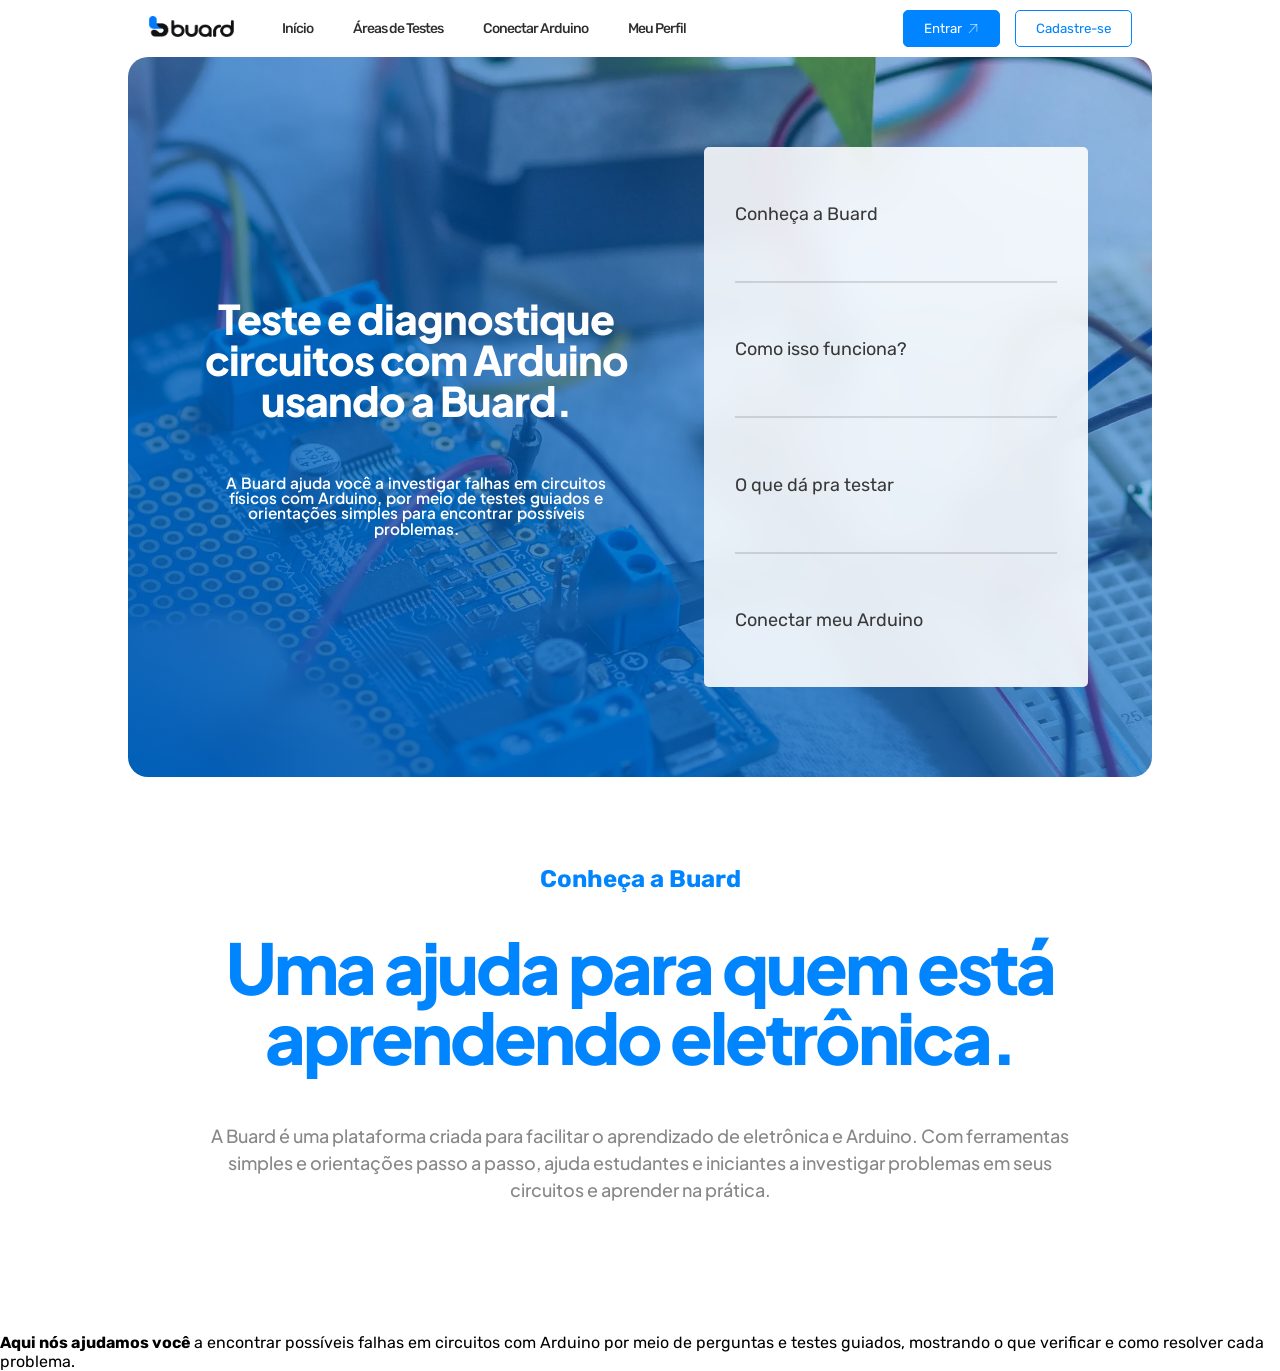
==== commit 25854bd3: "Buard" ====
--- a/Index.html
+++ b/Index.html
@@ -52,165 +52,20 @@
             <div class="buard_titulo">
                 <h1>Conheça a Buard</h1>
                 <h2>Uma ajuda para quem está aprendendo eletrônica.</h2>
-                <p>A Buard foi criada para facilitar o diagnóstico de circuitos físicos, principalmente para quem ainda está aprendendo eletrônica e Arduino. Em vez de depender apenas de tentativa e erro, a ideia é ajudar você a testar partes do circuito, eliminar possíveis causas e entender melhor onde o problema pode estar. A proposta é tornar o processo de investigação mais simples e mais fácil de acompanhar.</p>
+                <p>A Buard é uma plataforma criada para facilitar o aprendizado de eletrônica e Arduino. Com ferramentas simples e orientações passo a passo, ajuda estudantes e iniciantes a investigar problemas em seus circuitos e aprender na prática.</p>
             </div>
 
-            <div class="buard_conteudo">
-
-                <div class="buard_lista_descricao">
-
-                </div>
-
-                <div class="buard_container">
-                    
-                </div>
-            </div>
-        </section>
-        
-        <!-- Opção 1: painel de diagnóstico, próximo da estrutura original. -->
-        <section class="exemplo exemplo_diagnostico" id="exemplo-1">
-            <div class="exemplo_titulo">
-                <span>Opção 1 · Diagnóstico guiado</span>
-                <h2>Um resultado. Um próximo passo.</h2>
-                <p>Entenda o que aconteceu no teste e por onde continuar a investigação.</p>
+            <div class="buard_diagnostico">
+                <div class="buard_diagnostico_p1">
+                    <div class="buard_diagnostico_descricao">
+                        <p>
+                            <strong>Aqui nós ajudamos você </strong>
+                            a encontrar possíveis falhas em circuitos com Arduino por meio de perguntas e testes guiados, mostrando o que verificar e como resolver cada problema.
+                        </p>
+                    </div>
+                 </div>
             </div>
 
-            <div class="buard_conteudo exemplo_conteudo">
-                <div class="exemplo_descricao">
-                    <span class="exemplo_etiqueta">Exemplo ilustrativo</span>
-                    <h3>Vamos entender seu sensor de luz.</h3>
-                    <p>Uma leitura é o começo da investigação. A Buard pode ajudar você a entender o que conferir depois.</p>
-
-                    <ol class="exemplo_lista">
-                        <li><span>1</span>Escolha o que quer testar</li>
-                        <li><span>2</span>Observe a resposta do circuito</li>
-                        <li><span>3</span>Confira as orientações</li>
-                    </ol>
-                </div>
-
-                <div class="buard_container exemplo_painel">
-                    <div class="buard_container_titulo">
-                        <img src="IMG/Fotoresistor.png" alt="">
-                        <div>
-                            <span class="exemplo_legenda">TESTE DO SENSOR DE LUZ</span>
-                            <h3>A leitura não mudou.</h3>
-                        </div>
-                    </div>
-
-                    <div class="buard_container_conteudo">
-                        <div class="buard_container_lista_verificado">
-                            <div>
-                                <p>O que foi observado?</p>
-                                <span>Neste exemplo, a leitura ficou praticamente igual ao cobrir e iluminar o sensor.</span>
-                            </div>
-                        </div>
-                        <hr>
-                        <div class="buard_container_erro">
-                            <img src="IMG/Info.png" alt="">
-                            <p>Isso é uma pista para investigar. Ainda precisamos conferir a montagem e o pino escolhido para o teste.</p>
-                        </div>
-
-                        <details class="exemplo_detalhes exemplo_detalhes_azul">
-                            <summary>Ver o que conferir<img src="IMG/Seta.png" alt=""></summary>
-                            <div class="exemplo_resposta">
-                                <p>Antes de mexer na montagem, desconecte o Arduino e qualquer outra fonte de alimentação.</p>
-                                <p>Confira se os jumpers estão firmes e se a ligação do sensor corresponde ao esquema do seu circuito. Depois, compare o pino da montagem com o escolhido para a leitura.</p>
-                            </div>
-                        </details>
-                        <p class="exemplo_nota">Demonstração visual, sem leituras de um Arduino conectado.</p>
-                    </div>
-                </div>
-            </div>
-        </section>
-
-        <!-- Opção 2: o mesmo exemplo apresentado em três etapas. -->
-        <section class="exemplo exemplo_etapas" id="exemplo-2">
-            <div class="exemplo_titulo">
-                <span>Opção 2 · Passo a passo</span>
-                <h2>Investigue uma etapa de cada vez.</h2>
-                <p>Do primeiro teste até a próxima verificação, acompanhe o raciocínio.</p>
-            </div>
-
-            <div class="exemplo_etapas_conteudo">
-                <div class="exemplo_etapas_topo">
-                    <div><img src="IMG/Fotoresistor.png" alt=""><h3>O sensor de luz está respondendo?</h3></div>
-                    <span class="exemplo_etiqueta">Exemplo ilustrativo</span>
-                </div>
-
-                <div class="exemplo_passos">
-                    <div class="exemplo_passo">
-                        <span class="exemplo_numero">01</span>
-                        <span class="exemplo_legenda">FAÇA O TESTE</span>
-                        <h3>Mude a luz.</h3>
-                        <p>Com o circuito preparado para o teste, cubra o sensor e depois ilumine novamente.</p>
-                        <div class="exemplo_passo_destaque">Uma ação simples para observar uma resposta.</div>
-                    </div>
-
-                    <div class="exemplo_passo">
-                        <span class="exemplo_numero">02</span>
-                        <span class="exemplo_legenda">OBSERVE A RESPOSTA</span>
-                        <h3>A leitura mudou?</h3>
-                        <p>Neste exemplo, a leitura permaneceu praticamente igual nas duas situações.</p>
-                        <div class="exemplo_passo_destaque">Resultado do exemplo: pouca variação.</div>
-                    </div>
-
-                    <div class="exemplo_passo exemplo_passo_azul">
-                        <span class="exemplo_numero">03</span>
-                        <span class="exemplo_legenda">CONTINUE A INVESTIGAÇÃO</span>
-                        <h3>Confira a montagem.</h3>
-                        <p>Desligue todas as fontes de alimentação antes de conferir as conexões e o pino usado pelo sensor.</p>
-                        <div class="exemplo_passo_destaque">Uma pista por vez, com orientação.</div>
-                    </div>
-                </div>
-
-                <p class="exemplo_nota">Esta sequência ilustra a proposta da Buard. Os resultados apresentados não vêm de um circuito conectado.</p>
-            </div>
-        </section>
-
-        <!-- Opção 3: partir de uma dúvida comum e abrir as orientações. -->
-        <section class="exemplo exemplo_duvida" id="exemplo-3">
-            <div class="exemplo_titulo">
-                <span>Opção 3 · Comece pela dúvida</span>
-                <h2>Seu circuito deu uma pista.</h2>
-                <p>Parta do que você percebeu para entender o que pode conferir.</p>
-            </div>
-
-            <div class="exemplo_duvida_conteudo">
-                <div class="exemplo_descricao">
-                    <span class="exemplo_etiqueta">Exemplo ilustrativo</span>
-                    <div class="exemplo_componente"><img src="IMG/Led.png" alt=""></div>
-                    <h3>“Meu LED não acende.”</h3>
-                    <p>Você montou o circuito, mas algo não saiu como esperado. Por onde começar?</p>
-                    <span class="exemplo_duvida_rodape">Vamos conferir uma possibilidade de cada vez.</span>
-                </div>
-
-                <div class="exemplo_perguntas">
-                    <span class="exemplo_legenda">CAMINHOS PARA INVESTIGAR</span>
-                    <h3>O que vale conferir?</h3>
-                    <p>Abra uma orientação para acompanhar este exemplo.</p>
-                    <div class="buard_container_erro">
-                        <img src="IMG/Info.png" alt="">
-                        <p>Antes de ajustar componentes ou fios, desconecte o Arduino e qualquer outra fonte de alimentação.</p>
-                    </div>
-
-                    <details class="exemplo_detalhes" open>
-                        <summary><span>01 · As conexões estão firmes?</span><img src="IMG/Seta.png" alt=""></summary>
-                        <div class="exemplo_resposta"><p>Compare a montagem com o esquema do seu projeto. Veja se os jumpers estão nas fileiras previstas da protoboard e se algum fio ficou solto.</p></div>
-                    </details>
-
-                    <details class="exemplo_detalhes">
-                        <summary><span>02 · A posição do LED está correta?</span><img src="IMG/Seta.png" alt=""></summary>
-                        <div class="exemplo_resposta"><p>Confira a indicação de anodo e catodo do componente e compare com o esquema. Verifique também o resistor previsto no projeto antes de religar.</p></div>
-                    </details>
-
-                    <details class="exemplo_detalhes">
-                        <summary><span>03 · O pino corresponde ao código?</span><img src="IMG/Seta.png" alt=""></summary>
-                        <div class="exemplo_resposta"><p>Compare o número do pino usado na montagem com o definido no seu programa. Essa conferência é feita por você; este exemplo não analisa o código do Arduino.</p></div>
-                    </details>
-
-                    <p class="exemplo_nota">Estas são possibilidades para investigar, sem um defeito confirmado.</p>
-                </div>
-            </div>
         </section>
     </main>
 
--- a/CSS/index.css
+++ b/CSS/index.css
@@ -264,7 +264,7 @@
 }
 
 .buard_titulo h1 {
-    color: #0084ff;
+    color: #0085ff;
     font-size: 24px;
     line-height: 0.2;
     text-align: center;
@@ -272,7 +272,7 @@
 }
 
 .buard_titulo h2{
-    color: #005aad;
+    color: #0085ff;
     font-family: "Plus Jakarta Sans", sans-serif;
     font-size: 70px;
     line-height: 1;
@@ -283,20 +283,6 @@
     text-align: center;
 }
 
-.buard_conteudo {
-    background: linear-gradient(#1d8ef8bb, #0084ffab), url(../IMG/Fundo.jpg);
-    background-size: cover;
-    background-position: center;
-    padding: 75px 0px;
-    justify-content: center;
-    align-items: center;
-    display: flex;
-}
-
-.buard_lista_descricao {
-    display: flex;
-}
-
 .buard_titulo p{
     color: #888888;
     margin: auto;
@@ -306,508 +292,4 @@
     line-height: 1.5;
     font-weight: 500;
     font-family: "Plus Jakarta Sans", sans-serif;
-}
-
-.buard_container {
-    padding: 70px 40px 40px;
-    height: 700px;
-    display: flex;
-    flex-direction: column;
-    background-color: #eeeeee;
-    border-radius: 15px;
-}
-
-.buard_container_titulo {
-    display: flex;
-    justify-content: center;
-    gap: 20px;
-    text-align: center;
-    align-items: center;
-    padding: 0px 0px 75px;
-}
-
-.buard_container_titulo img {
-    width: 40px;
-
-}
-
-.buard_container_conteudo {
-    display: flex;
-    flex-direction: column;
-    gap: 15px;
-    width: 450px;
-    margin: auto;
-}
-
-.buard_container_conteudo hr {
-    border: 1px solid #3838381f;
-}
-
-.buard_container_lista_verificado {
-    display: flex;
-    justify-content: space-between;
-    align-items: center;
-}
-
-.buard_container_lista_verificado span {
-    color: #2e2e2ecc;
-    font-size: 14px;
-    font-weight: 500;
-    font-family: "Plus Jakarta Sans", sans-serif;
-}
-
-.buard_container_lista_verificado p{
-    color: #0077e6;
-    font-size: 20px;
-    font-weight: 500;
-}
-
-.buard_container_erro {
-    display: flex;
-    align-items: center;
-    background-color: #0084ff11;
-    margin-bottom: 30px;
-    padding: 20px;
-    border-radius: 10px;
-    gap: 20px;
-}
-
-.buard_container_erro img {
-    width: 50px;
-}
-
-.buard_container_erro p{
-    color: #0084ff;
-    font-size: 14px;
-    font-weight: 500;
-    font-family: "Plus Jakarta Sans", sans-serif;
-}
-
-/* Estilos dos exemplos de diagnóstico. */
-.exemplo {
-    padding-top: 100px;
-    scroll-margin-top: 90px;
-}
-
-.exemplo_titulo {
-    width: min(850px, 90%);
-    margin: 0 auto 45px;
-    text-align: center;
-    display: flex;
-    flex-direction: column;
-    gap: 15px;
-}
-
-.exemplo_titulo > span {
-    color: #0085ff;
-    font-size: 16px;
-    font-weight: 500;
-}
-
-.exemplo_titulo h2 {
-    color: #005aad;
-    font-family: "Plus Jakarta Sans", sans-serif;
-    font-size: 40px;
-    line-height: 1.15;
-    letter-spacing: -1.5px;
-}
-
-.exemplo_titulo p, .exemplo_passo p, .exemplo_perguntas > p {
-    color: #626b76;
-    font-size: 16px;
-    line-height: 1.6;
-}
-
-.exemplo_conteudo {
-    gap: 65px;
-    padding: 65px max(5%, calc((100% - 1100px) / 2));
-}
-
-.exemplo_descricao {
-    flex: 1;
-    min-width: 0;
-    display: flex;
-    flex-direction: column;
-    align-items: flex-start;
-    gap: 25px;
-    color: #fff;
-}
-
-.exemplo_etiqueta {
-    display: inline-block;
-    padding: 8px 12px;
-    border: 1px solid #ffffff70;
-    border-radius: 5px;
-    font-size: 12px;
-    font-weight: 500;
-}
-
-.exemplo_descricao h3 {
-    font-family: "Plus Jakarta Sans", sans-serif;
-    font-size: 38px;
-    line-height: 1.15;
-    letter-spacing: -1px;
-}
-
-.exemplo_descricao > p {
-    font-size: 17px;
-    line-height: 1.6;
-}
-
-.exemplo_lista {
-    list-style: none;
-    display: flex;
-    flex-direction: column;
-    gap: 18px;
-    margin-top: 10px;
-}
-
-.exemplo_lista li {
-    display: flex;
-    align-items: center;
-    gap: 14px;
-    line-height: 1.4;
-}
-
-.exemplo_lista li span {
-    display: flex;
-    align-items: center;
-    justify-content: center;
-    width: 32px;
-    height: 32px;
-    flex-shrink: 0;
-    border: 1px solid #ffffff70;
-    border-radius: 50%;
-}
-
-.exemplo_painel {
-    flex: 1;
-    min-width: 0;
-    height: auto;
-    padding: 35px;
-    background-color: #fff;
-}
-
-.exemplo_painel .buard_container_titulo {
-    justify-content: flex-start;
-    text-align: left;
-    gap: 15px;
-    padding-bottom: 30px;
-}
-
-.exemplo_painel .buard_container_titulo h3 {
-    color: #005aad;
-    font-size: 27px;
-    font-weight: 500;
-    letter-spacing: -1px;
-    margin-top: 8px;
-}
-
-.exemplo_legenda {
-    color: #5d7084;
-    font-size: 11px;
-    font-weight: 500;
-    letter-spacing: 1px;
-    line-height: 1.5;
-}
-
-.exemplo_painel .buard_container_conteudo {
-    width: 100%;
-    gap: 20px;
-}
-
-.exemplo_painel .buard_container_lista_verificado p {
-    font-size: 18px;
-    margin-bottom: 10px;
-}
-
-.exemplo_painel .buard_container_lista_verificado span {
-    display: block;
-    line-height: 1.6;
-}
-
-.exemplo .buard_container_erro {
-    margin-bottom: 0;
-    padding: 18px;
-    gap: 12px;
-    align-items: flex-start;
-}
-
-.exemplo .buard_container_erro img {
-    width: 24px;
-}
-
-.exemplo .buard_container_erro p {
-    color: #005aad;
-    line-height: 1.6;
-    font-weight: 400;
-}
-
-.exemplo_detalhes {
-    border: 1px solid #dce6ef;
-    border-radius: 5px;
-    overflow: hidden;
-    background-color: #fff;
-}
-
-.exemplo_detalhes summary {
-    padding: 18px;
-    display: flex;
-    align-items: center;
-    justify-content: space-between;
-    gap: 15px;
-    cursor: pointer;
-    list-style: none;
-    color: #005aad;
-    font-size: 15px;
-    line-height: 1.5;
-}
-
-.exemplo_detalhes summary::-webkit-details-marker {
-    display: none;
-}
-
-.exemplo_detalhes summary img {
-    width: 14px;
-    flex-shrink: 0;
-}
-
-.exemplo_detalhes[open] summary img {
-    transform: rotate(90deg);
-}
-
-.exemplo_detalhes summary:hover {
-    background-color: #edf6ff;
-}
-
-.exemplo_detalhes summary:focus-visible {
-    outline: 2px solid #005aad;
-    outline-offset: -4px;
-}
-
-.exemplo_detalhes_azul summary {
-    background-color: #0085ff;
-    color: #fff;
-}
-
-.exemplo_detalhes_azul summary:hover {
-    background-color: #0066c5;
-}
-
-.exemplo_detalhes_azul summary:focus-visible {
-    outline-color: #fff;
-}
-
-.exemplo_detalhes_azul summary img {
-    filter: invert(1);
-}
-
-.exemplo_resposta {
-    padding: 0 18px 18px;
-    color: #536171;
-    font-size: 14px;
-    line-height: 1.7;
-}
-
-.exemplo_detalhes_azul .exemplo_resposta {
-    padding-top: 18px;
-}
-
-.exemplo_resposta p + p {
-    margin-top: 12px;
-}
-
-.exemplo .exemplo_nota {
-    color: #687686;
-    font-size: 12px;
-    line-height: 1.6;
-}
-
-/* Opção 2: cartões lado a lado. */
-.exemplo_etapas_conteudo {
-    width: min(1100px, 90%);
-    margin: auto;
-    padding: 35px;
-    background-color: #f2f7fc;
-    border: 1px solid #e1edf8;
-    border-radius: 15px;
-}
-
-.exemplo_etapas_topo, .exemplo_etapas_topo > div {
-    display: flex;
-    align-items: center;
-    gap: 12px;
-}
-
-.exemplo_etapas_topo {
-    justify-content: space-between;
-    flex-wrap: wrap;
-    gap: 20px;
-    margin-bottom: 30px;
-}
-
-.exemplo_etapas_topo img {
-    width: 28px;
-}
-
-.exemplo_etapas_topo h3 {
-    color: #005aad;
-    font-size: 18px;
-    font-weight: 500;
-}
-
-.exemplo_etapas_topo .exemplo_etiqueta {
-    color: #005aad;
-    background-color: #fff;
-    border-color: #c9dff3;
-}
-
-.exemplo_passos {
-    display: grid;
-    grid-template-columns: repeat(3, 1fr);
-    gap: 20px;
-    margin-bottom: 25px;
-}
-
-.exemplo_passo {
-    display: flex;
-    flex-direction: column;
-    gap: 15px;
-    padding: 28px;
-    background-color: #fff;
-    border: 1px solid #e1edf8;
-    border-radius: 10px;
-}
-
-.exemplo_numero {
-    color: #0085ff;
-    font-family: "Plus Jakarta Sans", sans-serif;
-    font-size: 42px;
-    font-weight: 700;
-    margin-bottom: 15px;
-}
-
-.exemplo_passo h3 {
-    color: #005aad;
-    font-size: 23px;
-    letter-spacing: -0.5px;
-    font-weight: 500;
-}
-
-.exemplo_passo_destaque {
-    margin-top: auto;
-    padding-top: 20px;
-    border-top: 1px solid #e1edf8;
-    color: #005aad;
-    font-size: 13px;
-    line-height: 1.6;
-}
-
-.exemplo_passo_azul {
-    background-color: #0064bf;
-    border-color: #0064bf;
-}
-
-.exemplo_passo_azul h3, .exemplo_passo_azul p, .exemplo_passo_azul span, .exemplo_passo_azul .exemplo_passo_destaque {
-    color: #fff;
-}
-
-/* Opção 3: dúvida e orientações que podem ser abertas. */
-.exemplo_duvida {
-    padding-bottom: 100px;
-}
-
-.exemplo_duvida_conteudo {
-    width: min(1100px, 90%);
-    margin: auto;
-    display: flex;
-    overflow: hidden;
-    border: 1px solid #dce6ef;
-    border-radius: 15px;
-}
-
-.exemplo_duvida .exemplo_descricao {
-    padding: 40px;
-    justify-content: center;
-    background: linear-gradient(to top right, #005aad, #0085ff);
-}
-
-.exemplo_componente {
-    width: 80px;
-    height: 80px;
-    display: flex;
-    align-items: center;
-    justify-content: center;
-    background-color: #ffffff1f;
-    border-radius: 15px;
-}
-
-.exemplo_componente img {
-    width: 50px;
-    filter: brightness(0) invert(1);
-}
-
-.exemplo_duvida_rodape {
-    border-top: 1px solid #ffffff70;
-    padding-top: 25px;
-    font-size: 14px;
-    line-height: 1.6;
-}
-
-.exemplo_perguntas {
-    flex: 1.2;
-    min-width: 0;
-    padding: 35px;
-    display: flex;
-    flex-direction: column;
-    gap: 15px;
-}
-
-.exemplo_perguntas > h3 {
-    color: #005aad;
-    font-size: 28px;
-    letter-spacing: -1px;
-    font-weight: 500;
-}
-
-/* Ajustes para os exemplos em telas menores. */
-@media (max-width: 900px) {
-    .exemplo_conteudo, .exemplo_duvida_conteudo {
-        flex-direction: column;
-    }
-
-    .exemplo_conteudo {
-        gap: 35px;
-        padding: 40px 5%;
-    }
-
-    .exemplo_painel, .exemplo_duvida .exemplo_descricao, .exemplo_perguntas {
-        width: 100%;
-    }
-
-    .exemplo_passos {
-        grid-template-columns: 1fr;
-    }
-}
-
-@media (max-width: 500px) {
-    .exemplo {
-        padding-top: 65px;
-    }
-
-    .exemplo_titulo h2, .exemplo_descricao h3 {
-        font-size: 30px;
-    }
-
-    .exemplo_painel, .exemplo_etapas_conteudo, .exemplo_perguntas, .exemplo_duvida .exemplo_descricao {
-        padding: 24px;
-    }
-
-    .exemplo_passo {
-        padding: 22px;
-    }
-
-    .exemplo_painel .buard_container_titulo h3 {
-        font-size: 24px;
-    }
-}
+}
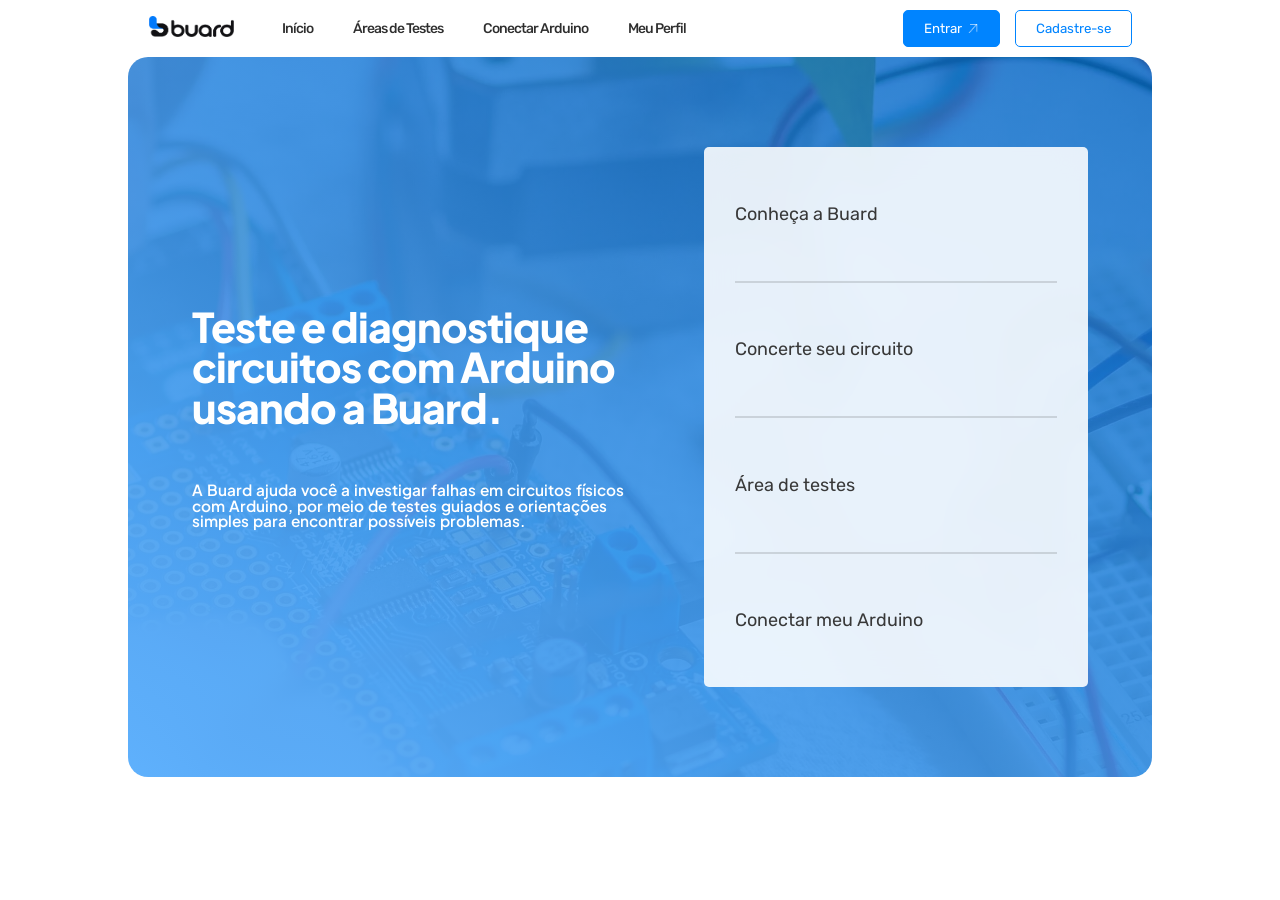
==== commit f7c3ca49: "Buard" ====
--- a/Index.html
+++ b/Index.html
@@ -29,7 +29,9 @@
     </header>
 
     <main>
+
         <section class="hero">
+
             <div class="hero_conteudo">
                 <h1>Teste e diagnostique circuitos com Arduino usando a Buard.</h1>
                 <p>A Buard ajuda você a investigar falhas em circuitos físicos com Arduino, por meio de testes guiados e orientações simples para encontrar possíveis problemas.</p>
@@ -38,9 +40,9 @@
                 <nav>
                     <a href="#"><span>Conheça a Buard</span><img src="IMG/Seta.png"></a>
                     <hr>
-                    <a href="#"><span>Como isso funciona?</span><img src="IMG/Seta.png"></a>
+                    <a href="#"><span>Concerte seu circuito</span><img src="IMG/Seta.png"></a>
                     <hr>
-                    <a href="#"><span>O que dá pra testar</span><img src="IMG/Seta.png"></a>
+                    <a href="#"><span>Área de testes</span><img src="IMG/Seta.png"></a>
                     <hr>
                     <a href="#"><span>Conectar meu Arduino</span><img src="IMG/Seta.png"></a>
                 </nav>
@@ -48,27 +50,9 @@
         </section>
 
         <section class="buard">
-            
-            <div class="buard_titulo">
-                <h1>Conheça a Buard</h1>
-                <h2>Uma ajuda para quem está aprendendo eletrônica.</h2>
-                <p>A Buard é uma plataforma criada para facilitar o aprendizado de eletrônica e Arduino. Com ferramentas simples e orientações passo a passo, ajuda estudantes e iniciantes a investigar problemas em seus circuitos e aprender na prática.</p>
-            </div>
-
-            <div class="buard_diagnostico">
-                <div class="buard_diagnostico_p1">
-                    <div class="buard_diagnostico_descricao">
-                        <p>
-                            <strong>Aqui nós ajudamos você </strong>
-                            a encontrar possíveis falhas em circuitos com Arduino por meio de perguntas e testes guiados, mostrando o que verificar e como resolver cada problema.
-                        </p>
-                    </div>
-                 </div>
-            </div>
 
         </section>
     </main>
-
     <footer>
         
     </footer>
--- a/CSS/index.css
+++ b/CSS/index.css
@@ -127,7 +127,7 @@
 }
 
 .hero {
-    background: linear-gradient(to top right, #0060b9, #008cff36), url(../IMG/FundoArduino.webp);
+    background: linear-gradient(to top right, #5fb1fd,  #0068c9c4), url(../IMG/FundoArduino.webp);
     height: 80vh;
     width: 80vw;
     margin: auto;
@@ -139,12 +139,11 @@
 }
 
 .hero_conteudo {
-    text-align: center;
+    text-align: left;
     width:40vw;
     display: flex;
-    align-items: center;
+    align-items: flex-start;
     gap: 6vh;
-    margin: auto;
     flex-direction: column;
     justify-content: center;
     padding-left: 5vw;
@@ -164,7 +163,6 @@
     font-family: "Plus Jakarta Sans", sans-serif;
     font-weight: 600;
     font-size: 1.2vw;
-    padding: 0 2rem;
     letter-spacing: 0px;
     word-spacing: 1px;
     line-height: 1;
@@ -272,7 +270,7 @@
 }
 
 .buard_titulo h2{
-    color: #0085ff;
+    color: #0062be;
     font-family: "Plus Jakarta Sans", sans-serif;
     font-size: 70px;
     line-height: 1;
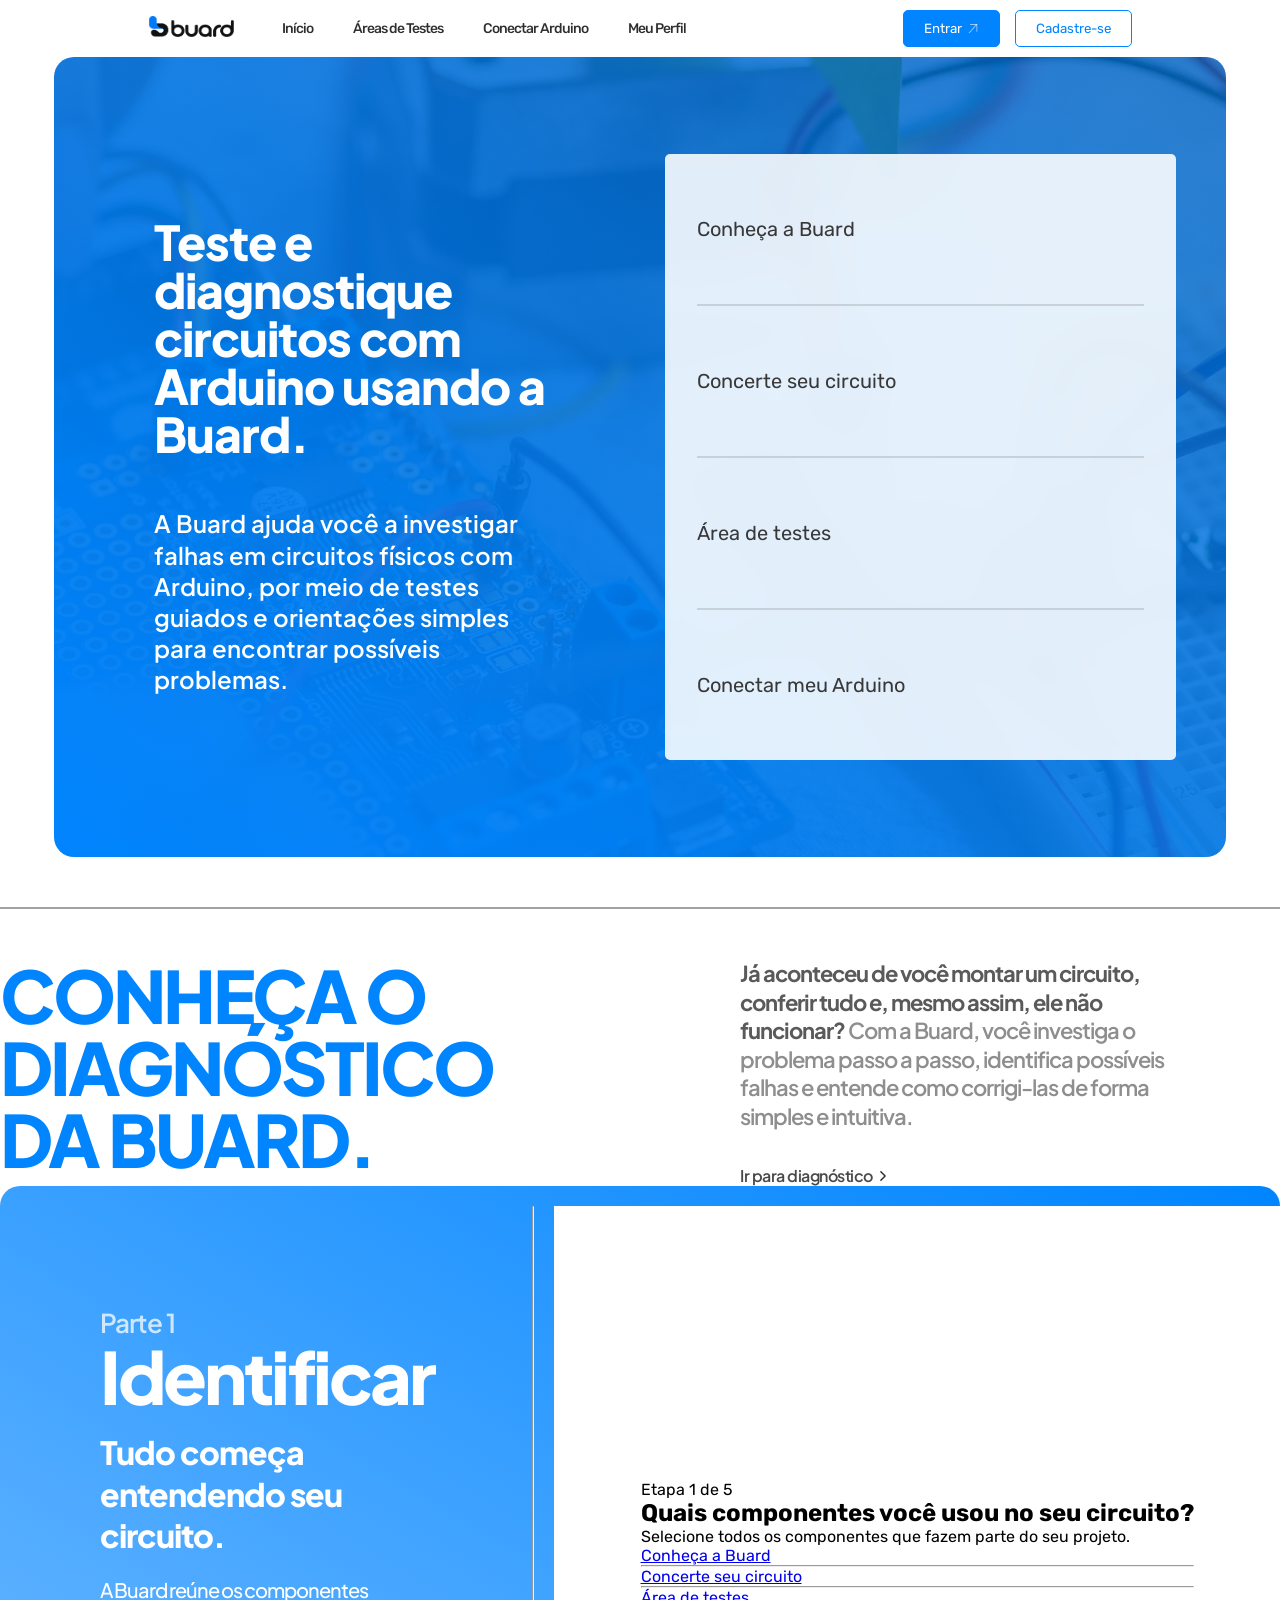
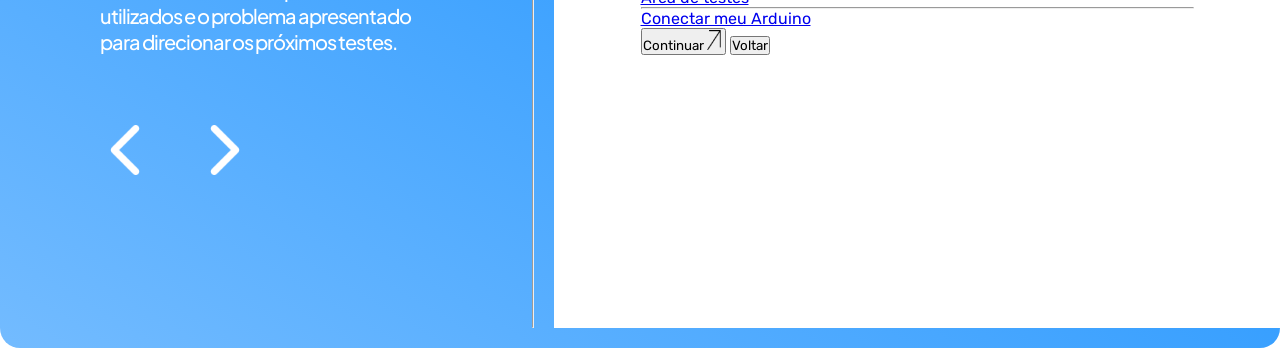
==== commit e2695435: "Buard" ====
--- a/Index.html
+++ b/Index.html
@@ -49,8 +49,75 @@
             </div>
         </section>
 
-        <section class="buard">
+        <hr class="hr1">
 
+        <section class="diagnostico">
+
+            <div class="diagnostico_titulo">
+                <div class="diagnostico_titulo_h1">
+                    <h1>CONHEÇA O DIAGNÓSTICO DA BUARD.</h1>
+                </div>
+
+                <div class="diagnostico_titulo_texto">
+                    <p><strong>Já aconteceu de você montar um circuito, conferir tudo e, mesmo assim, ele não funcionar?</strong> Com a Buard, você investiga o problema passo a passo, identifica possíveis falhas e entende como corrigi-las de forma simples e intuitiva.</p>
+                    <a href="#"><span>Ir para diagnóstico</span><img src="IMG/SetaAzul.png"></a>
+                </div>
+            </div>
+
+            <div class="diagnostico_container">
+                <div class="diagnostico_descricao">
+                    <div class="diagnostico_descricao_titulo">
+                        <h2>Parte 1</h2>
+                        <h1>Identificar</h1>
+                    </div>
+
+                    <div class="diagnostico_descricao_texto">
+                        <h4>Tudo começa entendendo seu circuito.</h4>
+                        <p>A Buard reúne os componentes utilizados e o problema apresentado para direcionar os próximos testes.</p>
+                    </div>
+
+                    <div class="diagnostico_descricao_nav">
+                        <button>
+                            <img src="IMG/SetaAzul.png" width="50" height="50" style="transform: rotate(90deg);">
+                        </button>
+                        
+                        <button>
+                            <img src="IMG/SetaAzul.png" width="50" height="50" style="transform: rotate(-90deg);">
+                        </button>
+                    </div>
+                </div>
+
+                <hr>
+
+                <div class="diagnostico_exemplo">
+                    <div class="diagnostico_exemplo_nav">
+                        <div class="diagnostico_exemplo_conteudo">
+                            <p>Etapa 1 de 5</p> 
+                            <h1>Quais componentes você usou no seu circuito?</h1>
+                        </div>
+
+                        <div class="diagnostico_exemplo_menu">
+                            <p>Selecione todos os componentes que fazem parte do seu projeto.</p>
+                            <div class="diagnostico_exemplo_botoes">
+                                <nav>
+                                    <a href="#"><span>Conheça a Buard</span></a>
+                                    <hr>
+                                    <a href="#"><span>Concerte seu circuito</span></a>
+                                    <hr>
+                                    <a href="#"><span>Área de testes</span></a>
+                                    <hr>
+                                    <a href="#"><span>Conectar meu Arduino</span></a>
+                                </nav>
+                            </div>
+
+                            <div class="diagnostico_exemplo_continuar">
+                                <button><span>Continuar</span><img src="IMG/Seta.png" width="20" height="20 "></button>
+                                <button><span>Voltar</span></button>
+                            </div>
+                        </div>
+                    </div>
+                </div>
+            </div>
         </section>
     </main>
     <footer>
--- a/CSS/index.css
+++ b/CSS/index.css
@@ -6,6 +6,14 @@
     margin: 0;
     padding: 0;
     box-sizing: border-box;
+}
+
+.hr1 {
+    border: none;             /* Remove a borda 3D padrão */
+    height: 2px;              /* Define a espessura da linha */
+    background-color: #a1a1a1;/* Define a cor de fundo */
+    max-width: 1550px;               /* Define a largura (ex: 50% da tela) */
+    margin: 50px auto;        /* Centraliza a linha e dá espaçamento */
 }
 
 .header {
@@ -127,31 +135,34 @@
 }
 
 .hero {
-    background: linear-gradient(to top right, #5fb1fd,  #0068c9c4), url(../IMG/FundoArduino.webp);
-    height: 80vh;
-    width: 80vw;
+    background: linear-gradient(to top right, #0085ff,  #0068c9c4), url(../IMG/FundoArduino.webp);
+    min-height: 800px;
+    width: calc(100% - 108px);
+    max-width: 1550px;
     margin: auto;
+    padding: 50px;
     border-radius: 20px;
     background-size: cover;
     background-position: center;
     display: grid;
-    grid-template-columns: repeat(2, 1fr);
+    grid-template-columns: repeat(2, minmax(0, 1fr));
+    gap: 50px;
 }
 
 .hero_conteudo {
     text-align: left;
-    width:40vw;
+    min-width: 0;
     display: flex;
     align-items: flex-start;
-    gap: 6vh;
+    gap: 50px;
+    padding: 0 50px;
     flex-direction: column;
     justify-content: center;
-    padding-left: 5vw;
     border-radius: 5px;
 }
 
 .hero_conteudo h1 {
-    font-size: 3.2vw;
+    font-size: 48px;
     line-height: 1;
     font-weight: 1000;
     letter-spacing: -1px;
@@ -162,14 +173,15 @@
 .hero_conteudo p {
     font-family: "Plus Jakarta Sans", sans-serif;
     font-weight: 600;
-    font-size: 1.2vw;
+    font-size: 24px;
     letter-spacing: 0px;
     word-spacing: 1px;
-    line-height: 1;
+    line-height: 1.3;
     color: #ffffff;
 }
 
 .hero_menu {
+    min-width: 0;
     z-index: 10;
     justify-content: center;
     display: flex;
@@ -184,19 +196,22 @@
     overflow: hidden;
     display: flex;
     flex-direction: column;
-    width: 30vw;
-    max-height: 60vh;
+    width: 100%;
+    max-width: 650px;
     margin: auto;
-    font-size: 2vh;
+    font-size: 20px;
 }
 
 .hero_menu hr {
     border: 0.02rem solid #2e2e2e28;
-    margin: auto 2.4vw;
+    margin: 0 32px;
 }
 
 .hero_menu nav a img {
-    width: 1.3vw;
+    width: 20px;
+    flex-shrink: 0;
+    position: relative;
+    z-index: 1;
     transition: opacity .2s ease;
     opacity: 0;
     filter: invert(1);
@@ -210,14 +225,14 @@
 
 .hero_menu nav a {
     display: flex;
-    padding-left: 2.4vw;
+    padding: 24px 32px;
     gap: 5px;
     align-items: center;
     justify-content: flex-start;
     position: relative;
     overflow: hidden;
     font-family: "Plus Jakarta Sans", sans-serif;
-    height: 20vh;
+    min-height: 150px;
     text-decoration: none;
     color: #383838;
     transition: all .4s cubic-bezier(.14,.07,.03,.98);
@@ -228,7 +243,7 @@
     position: absolute;
     inset: 0;
     background-color: #2e2e2e;
-    transform: translate(0, 15vh);
+    transform: translateY(100%);
     transition: all .5s cubic-bezier(.14,.07,.03,.98);
 }
 
@@ -239,55 +254,230 @@
 
 .hero_menu nav a:hover span{
     color: #fff;
-    padding-left: 1vw;
+    padding-left: 12px;
 }
 
 .hero_menu nav a:hover img {
     opacity:1;
 }
 
-.buard {
-    display: flex;
-    flex-direction: column;
-    gap: 100px;
-}
-
-.buard_titulo {
-    background-color: #fff;
-    display: flex;
-    padding: 100px 0px 30px;
+.diagnostico {
+    max-width: 1550px;
+    display: flex;
+    flex-direction: column;
+    margin: 0 auto;
+}
+
+.diagnostico_titulo {
+    display: grid;
+    grid-template-columns: 1fr 1fr;
+}
+
+.diagnostico_titulo_texto {
+    display: flex;
+    flex-direction: column;
+    padding: 0px 100px;
+    gap: 35px;
+    justify-content: flex-start;
+}
+
+.diagnostico_titulo_h1 h1 {
+    font-family: "Plus Jakarta Sans", sans-serif;
+    font-weight: 1000;
+    font-size: 72px;
+    line-height: 1;
+    width: 500px;
+    letter-spacing: -3px;
+    color: #0085ff;
+}
+
+.diagnostico_titulo_texto p {
+    font-family: "Plus Jakarta Sans", sans-serif;
+    font-weight: 600;
+    font-size: 22px;
+    line-height: 1.3;
+    letter-spacing: -1px;
+    color: #8f8e8e;
+}
+
+.diagnostico_titulo_texto p strong {
+    font-family: "Plus Jakarta Sans", sans-serif;
+    font-weight: 700;
+    color: #5a5a5a;
+}
+
+.diagnostico_titulo_texto a {
+    gap: 5px;
+    text-align: left;
+    display: flex;
+    align-items: center;
+    text-decoration: none;
+
+}
+
+.diagnostico_titulo_texto a span{
+    text-decoration: none;
+    color: #494949;
+    font-family: "Plus Jakarta Sans", sans-serif;
+    font-weight: 600;
+    font-size: 16px;
+    line-height: 1.3;
+    letter-spacing: -0.5px;
+}
+
+.diagnostico_titulo_texto a:hover span {
+    color: #0085ff;
+    text-decoration: underline;
+}
+
+.diagnostico_titulo_texto a:hover img {
+    filter: brightness(1) opacity(1);
+}
+
+.diagnostico_titulo_texto a img {
+    width: 10px;
+    transform: rotate(-90deg);
+    filter:brightness(0) opacity(0.85);
+}
+
+.diagnostico_container {
+    display: flex;
+    background: linear-gradient(to bottom left, #0085ff,  #49a7ffc4);
+    gap: 20px;
+    padding: 20px 0px;
+    border-radius: 20px;
+}
+
+.diagnostico_descricao {
+    display: flex;
+    color: #fff;
+    flex-direction: column;
+    justify-content: space-between;
+    width: 40%;
+    gap: 20px;
+    padding: 100px;
+}
+
+.diagnostico_descricao_titulo h1 {
+    font-family: "Plus Jakarta Sans", sans-serif;
+    font-weight: 1000;
+    font-size: 72px;
+    line-height: 1;
+    width: 500px;
+    letter-spacing: -3px;
+}
+
+.diagnostico_descricao_titulo h2 {
+    font-family: "Plus Jakarta Sans", sans-serif;
+    font-weight: 600;
+    font-size: 26px;
+    line-height: 1.3;
+    letter-spacing: -1px;
+    opacity: 0.75;
+}
+
+.diagnostico_descricao_texto {
+    display: flex;
+    flex-direction: column;
+    gap: 20px;
+}
+
+.diagnostico_descricao_texto p {
+    font-family: "Plus Jakarta Sans", sans-serif;
+    font-weight: 500;
+    font-size: 20px;
+    line-height: 1.3;
+    letter-spacing: -1px;
+}
+
+.diagnostico_descricao_texto h4 {
+    font-family: "Plus Jakarta Sans", sans-serif;
+    font-weight: 800;
+    font-size: 32px;
+    line-height: 1.3;
+    letter-spacing: -1px;
+}
+
+.diagnostico_descricao_nav img{
+    filter: brightness(0) invert(1);
+}
+
+.diagnostico_descricao_nav {
+    display: flex;
+    padding:50px 0px;
     gap: 50px;
-    flex-direction: column;
+    align-items: center;
+}
+
+.diagnostico_descricao_nav button {
+    text-decoration: none;
+    color: #fff;
+    background:none;
+    border:none;
+    cursor: pointer;
+}
+
+.diagnostico_exemplo {
+    width: 100%;
+    display: flex;
     justify-content: center;
-}
-
-.buard_titulo h1 {
-    color: #0085ff;
-    font-size: 24px;
-    line-height: 0.2;
-    text-align: center;
-
-}
-
-.buard_titulo h2{
-    color: #0062be;
-    font-family: "Plus Jakarta Sans", sans-serif;
-    font-size: 70px;
-    line-height: 1;
-    width: min(900px, 90%);
-    margin: auto;
-    letter-spacing: -3px;
-    font-weight: 900;
-    text-align: center;
-}
-
-.buard_titulo p{
-    color: #888888;
-    margin: auto;
-    width: 900px;
-    text-align: center;
-    font-size: 18px;
-    line-height: 1.5;
-    font-weight: 500;
-    font-family: "Plus Jakarta Sans", sans-serif;
-}+    align-items: center;
+    background-color: #ffffff;
+}
+
+
+/* No zoom ou em telas menores, o menu fica abaixo do texto. */
+@media (max-width: 1000px) {
+    .hero {
+        grid-template-columns: 1fr;
+        min-height: auto;
+        gap: 32px;
+    }
+
+    .hero_conteudo {
+        gap: 24px;
+    }
+
+    .hero_conteudo h1 {
+        font-size: 40px;
+    }
+
+    .hero_conteudo p {
+        font-size: 26px;
+    }
+
+    .hero_menu nav {
+        max-width: none;
+    }
+
+    .hero_menu nav a {
+        min-height: 96px;
+    }
+}
+
+@media (max-width: 600px) {
+    .hero {
+        padding: 32px 24px;
+    }
+
+    .hero_conteudo h1 {
+        font-size: 32px;
+    }
+
+    .hero_conteudo p {
+        font-size: 20px;
+    }
+
+    .hero_menu nav {
+        font-size: 18px;
+    }
+
+    .hero_menu nav a {
+        padding: 20px;
+    }
+
+    .hero_menu hr {
+        margin: 0 20px;
+    }
+}
+
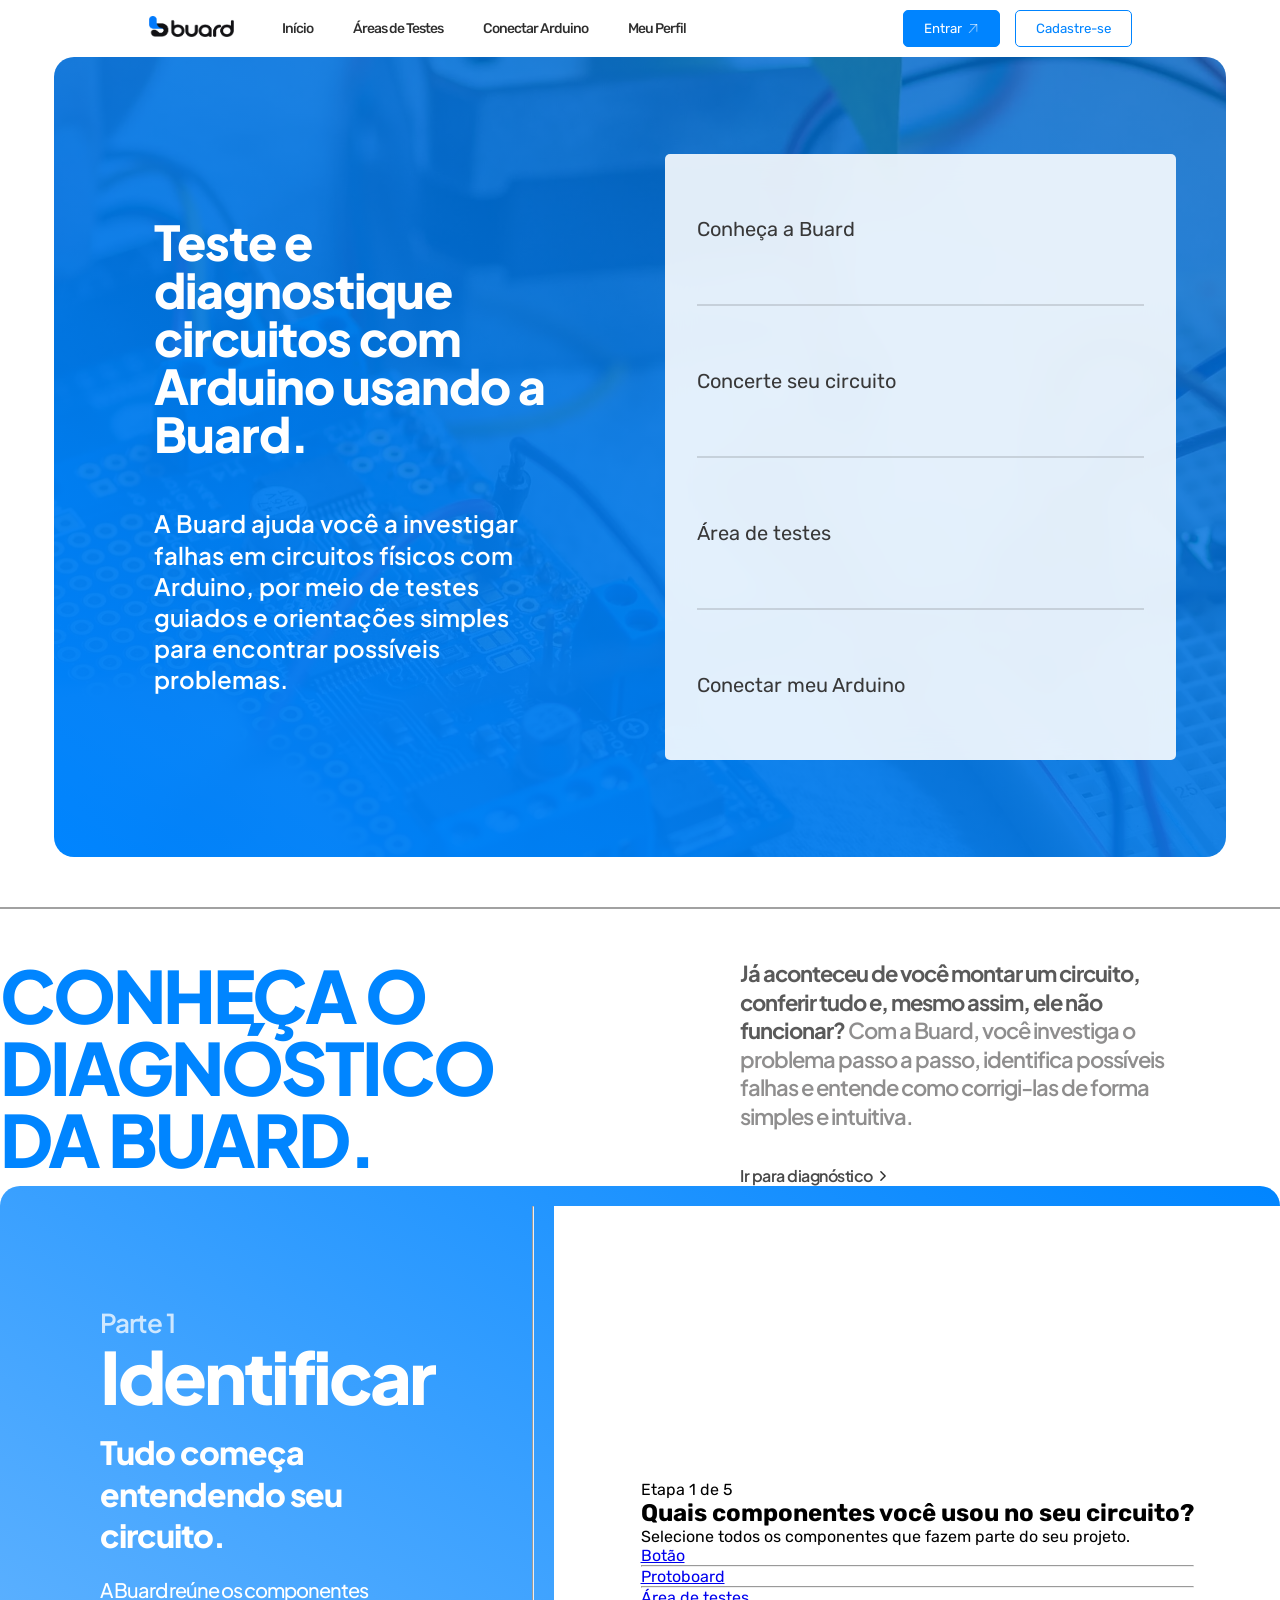
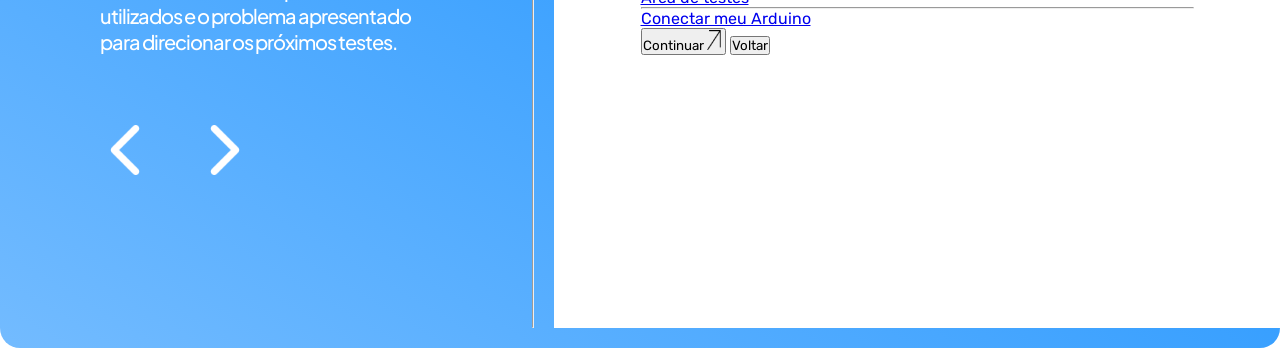
==== commit 4b8e5808: "Buard" ====
--- a/Index.html
+++ b/Index.html
@@ -100,9 +100,9 @@
                             <p>Selecione todos os componentes que fazem parte do seu projeto.</p>
                             <div class="diagnostico_exemplo_botoes">
                                 <nav>
-                                    <a href="#"><span>Conheça a Buard</span></a>
+                                    <a href="#"><span>Botão</span></a>
                                     <hr>
-                                    <a href="#"><span>Concerte seu circuito</span></a>
+                                    <a href="#"><span>Protoboard</span></a>
                                     <hr>
                                     <a href="#"><span>Área de testes</span></a>
                                     <hr>
